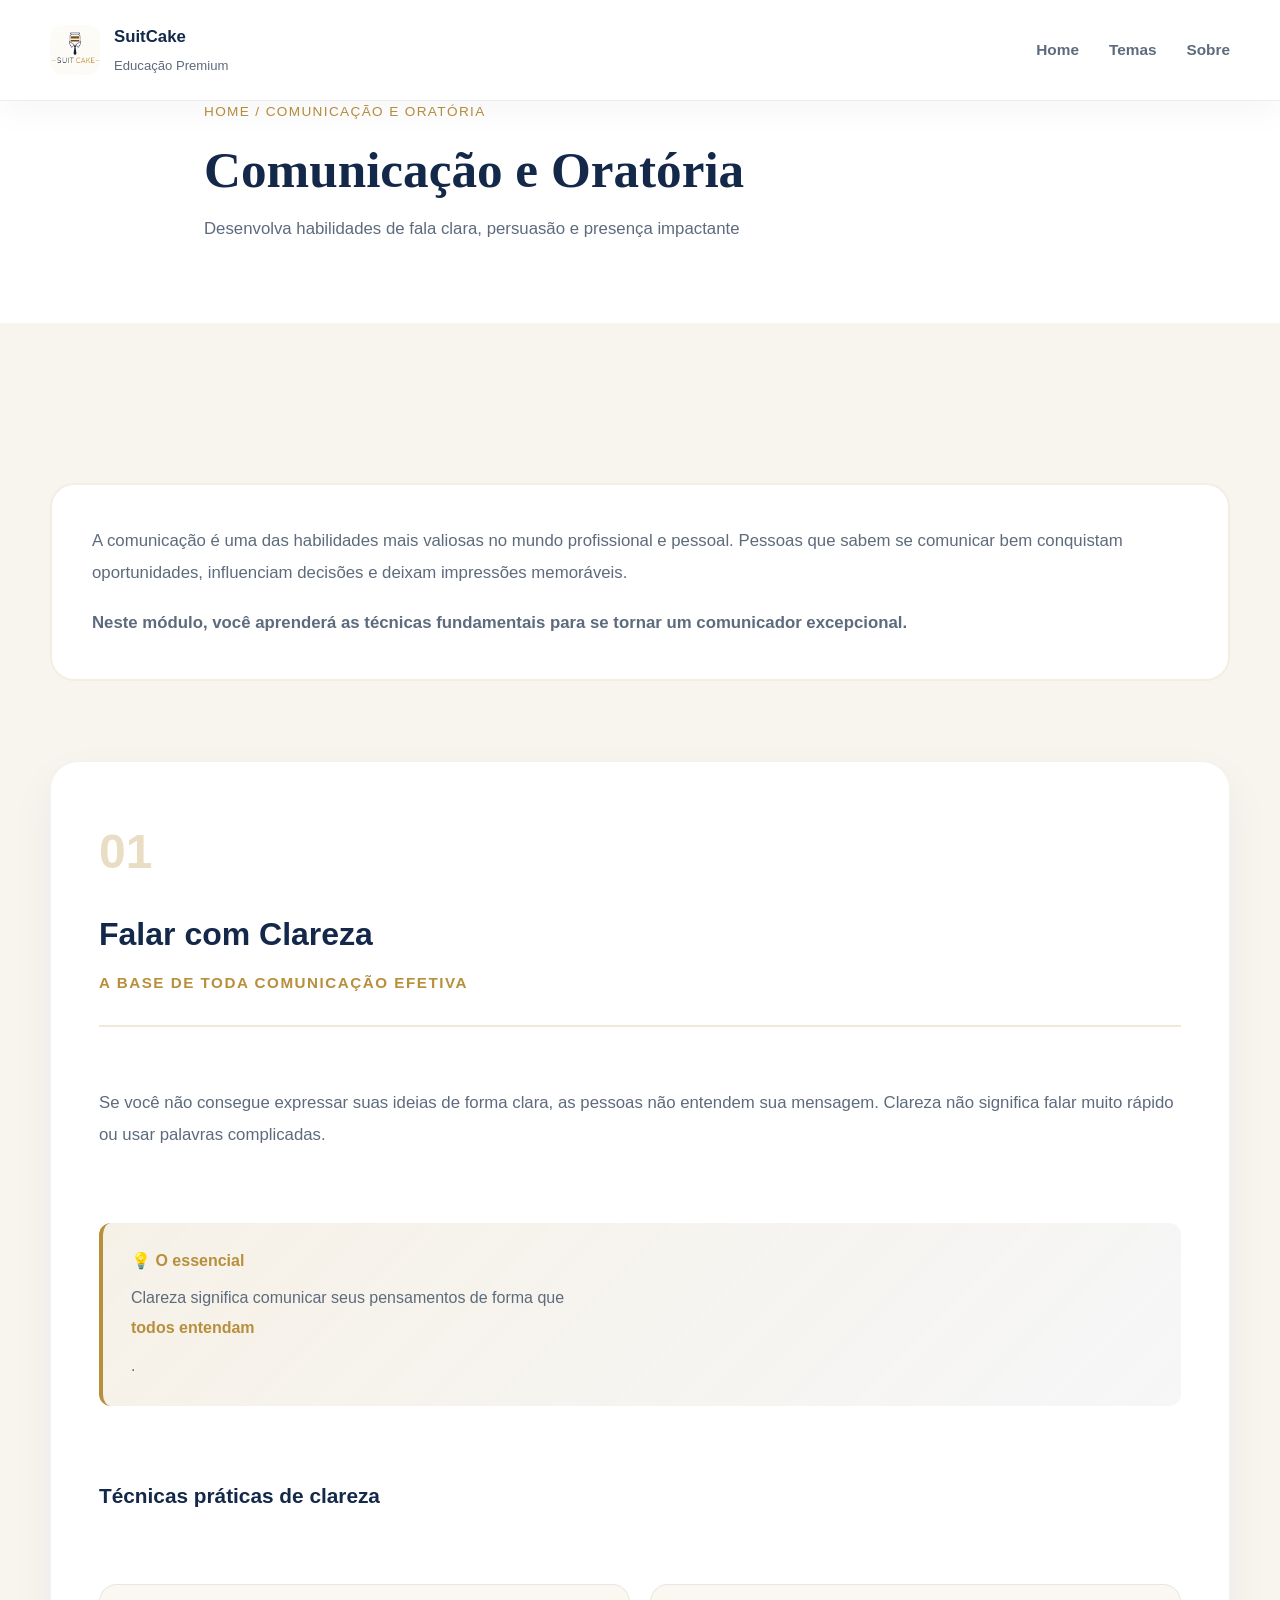
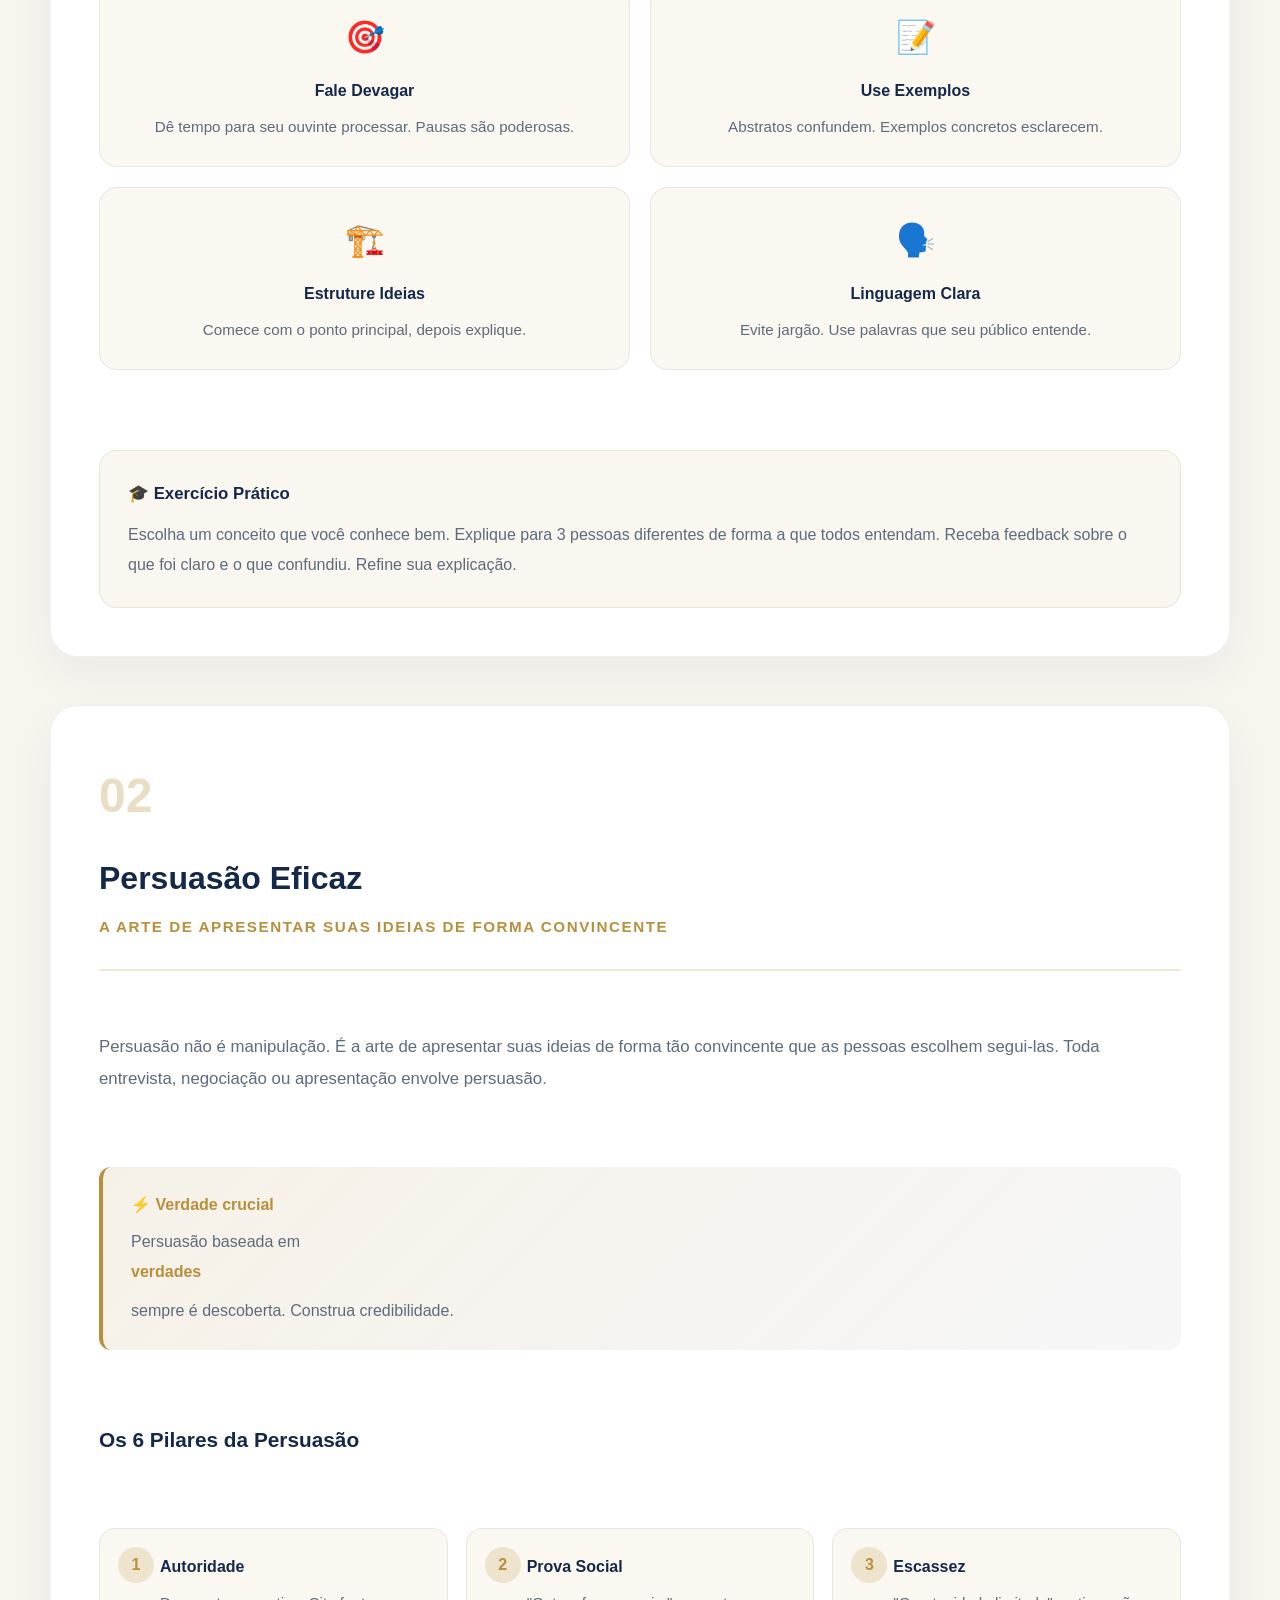
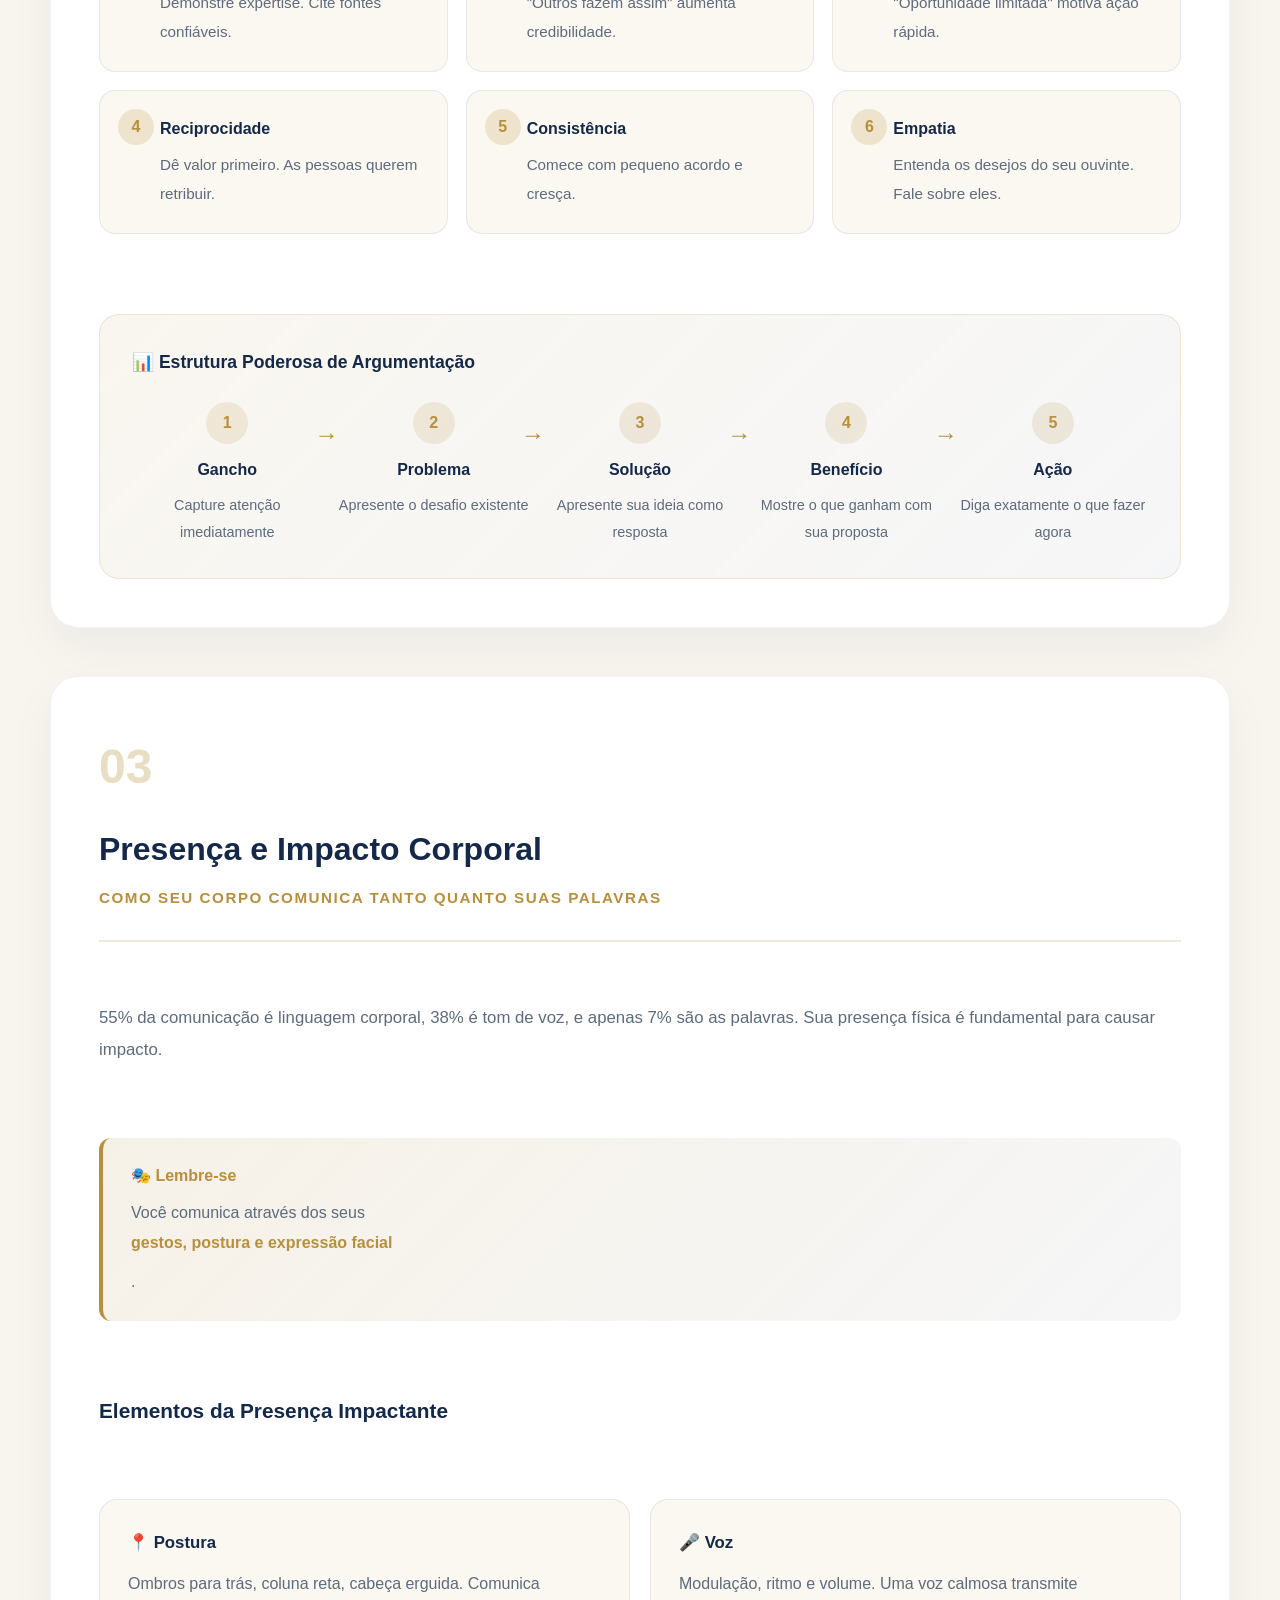
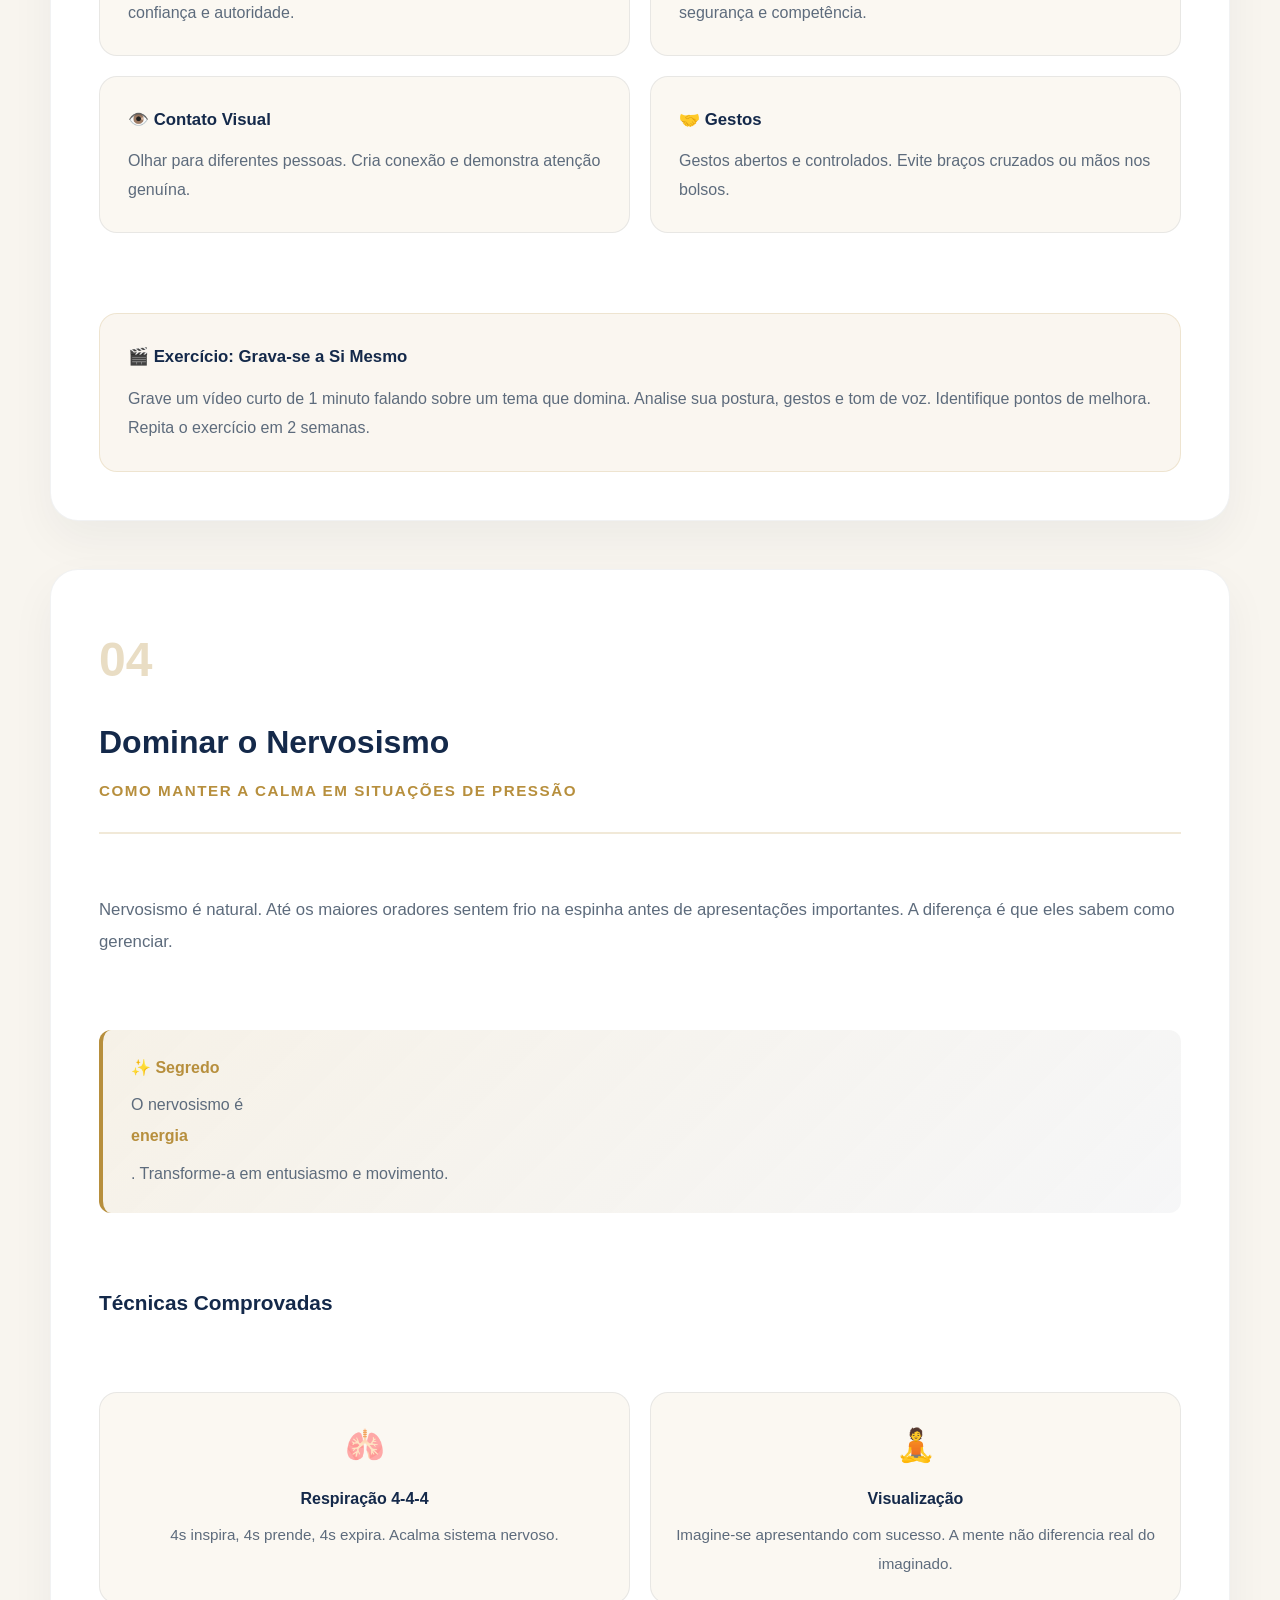
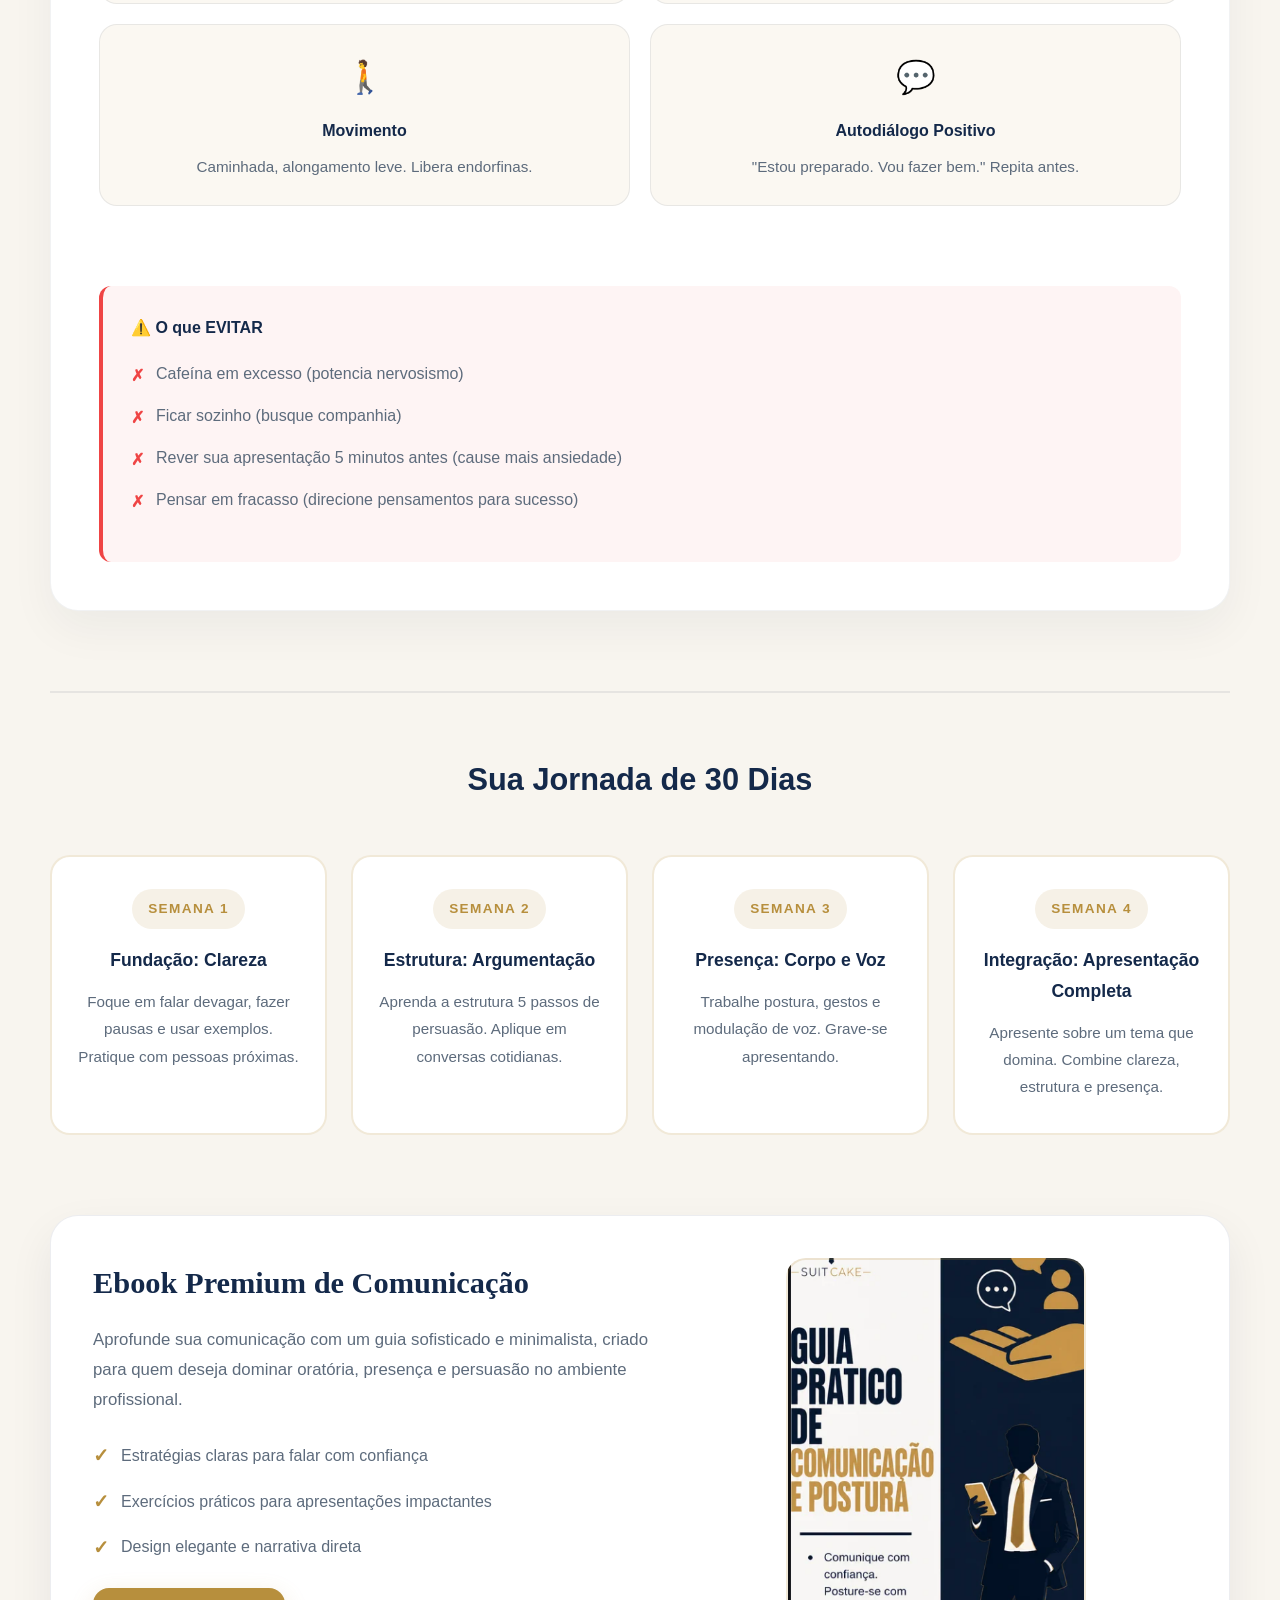
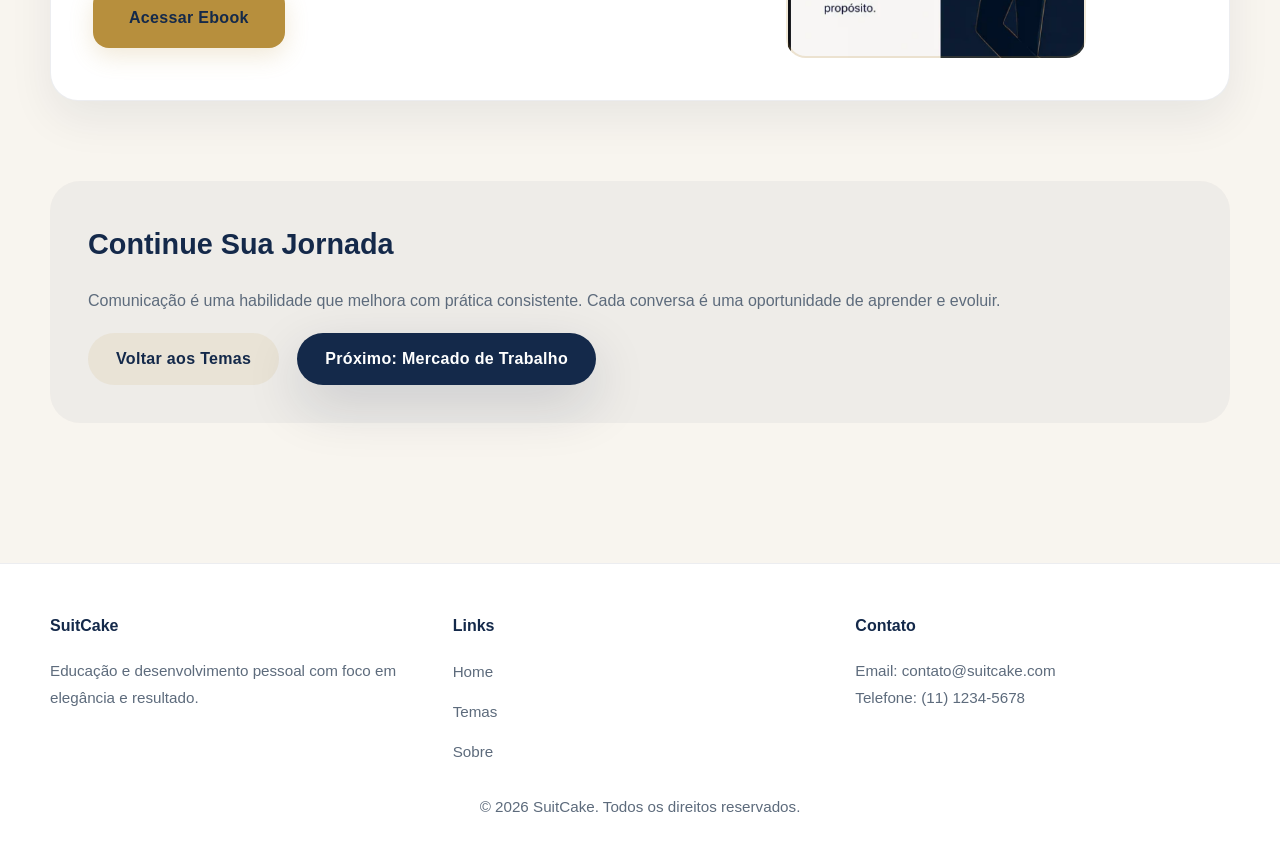
==== comunicacao.html @ a3237294 "Add files via upload" ====
﻿<!DOCTYPE html>
<html lang="pt-BR">
<head>
    <meta charset="UTF-8">
    <meta name="viewport" content="width=device-width, initial-scale=1.0">
    <title>Comunicação e Oratória - SuitCake</title>
    <link rel="stylesheet" href="style.css">
</head>
<body>
    <nav class="navbar">
        <div class="navbar-container">
            <div class="navbar-logo">
                <img src="imagem/logo-suitcake.jpeg" alt="SuitCake Logo" class="logo-image">
                <div class="logo-text">
                    <span class="site-name">SuitCake</span>
                    <span class="site-subtitle">Educação Premium</span>
                </div>
            </div>
            <div class="navbar-menu">
                <a href="index.html" class="nav-link">Home</a>
                <a href="index.html#temas" class="nav-link">Temas</a>
                <a href="index.html#sobre" class="nav-link">Sobre</a>
            </div>
            <button class="hamburger" type="button" aria-label="Abrir menu">
                <span></span>
            </button>
        </div>
    </nav>

    <main>
        <section class="tema-header fade-item">
            <div class="tema-header-content">
                <div class="tema-breadcrumb">Home / Comunicação e Oratória</div>
                <h1 class="tema-title">Comunicação e Oratória</h1>
                <p class="tema-subtitle">Desenvolva habilidades de fala clara, persuasão e presença impactante</p>
            </div>
        </section>

        <section class="tema-content">
            <div class="container">
                <div class="intro-section fade-item">
                    <div class="intro-card">
                        <p class="intro-text">A comunicação é uma das habilidades mais valiosas no mundo profissional e pessoal. Pessoas que sabem se comunicar bem conquistam oportunidades, influenciam decisões e deixam impressões memoráveis.</p>
                        <p class="intro-highlight">Neste módulo, você aprenderá as técnicas fundamentais para se tornar um comunicador excepcional.</p>
                    </div>
                </div>

                <div class="modules-section">
                    <!-- Módulo 1: Falar com Clareza -->
                    <div class="module-card fade-item">
                        <div class="module-header">
                            <div class="module-number">01</div>
                            <h2 class="module-title">Falar com Clareza</h2>
                            <p class="module-subtitle">A base de toda comunicação efetiva</p>
                        </div>
                        <div class="module-body">
                            <p class="module-intro">Se você não consegue expressar suas ideias de forma clara, as pessoas não entendem sua mensagem. Clareza não significa falar muito rápido ou usar palavras complicadas.</p>
                            <div class="highlight-tip">
                                <strong>💡 O essencial</strong>
                                <p>Clareza significa comunicar seus pensamentos de forma que <strong>todos entendam</strong>.</p>
                            </div>
                            <h3>Técnicas práticas de clareza</h3>
                            <div class="techniques-grid">
                                <div class="technique-card">
                                    <span class="technique-icon">🎯</span>
                                    <h4>Fale Devagar</h4>
                                    <p>Dê tempo para seu ouvinte processar. Pausas são poderosas.</p>
                                </div>
                                <div class="technique-card">
                                    <span class="technique-icon">📝</span>
                                    <h4>Use Exemplos</h4>
                                    <p>Abstratos confundem. Exemplos concretos esclarecem.</p>
                                </div>
                                <div class="technique-card">
                                    <span class="technique-icon">🏗️</span>
                                    <h4>Estruture Ideias</h4>
                                    <p>Comece com o ponto principal, depois explique.</p>
                                </div>
                                <div class="technique-card">
                                    <span class="technique-icon">🗣️</span>
                                    <h4>Linguagem Clara</h4>
                                    <p>Evite jargão. Use palavras que seu público entende.</p>
                                </div>
                            </div>
                            <div class="practice-box">
                                <h4>🎓 Exercício Prático</h4>
                                <p>Escolha um conceito que você conhece bem. Explique para 3 pessoas diferentes de forma a que todos entendam. Receba feedback sobre o que foi claro e o que confundiu. Refine sua explicação.</p>
                            </div>
                        </div>
                    </div>

                    <!-- Módulo 2: Técnicas de Persuasão -->
                    <div class="module-card fade-item">
                        <div class="module-header">
                            <div class="module-number">02</div>
                            <h2 class="module-title">Persuasão Eficaz</h2>
                            <p class="module-subtitle">A arte de apresentar suas ideias de forma convincente</p>
                        </div>
                        <div class="module-body">
                            <p class="module-intro">Persuasão não é manipulação. É a arte de apresentar suas ideias de forma tão convincente que as pessoas escolhem segui-las. Toda entrevista, negociação ou apresentação envolve persuasão.</p>
                            <div class="highlight-tip">
                                <strong>⚡ Verdade crucial</strong>
                                <p>Persuasão baseada em <strong>verdades</strong> sempre é descoberta. Construa credibilidade.</p>
                            </div>
                            <h3>Os 6 Pilares da Persuasão</h3>
                            <div class="pillars-grid">
                                <div class="pillar-item">
                                    <span class="pillar-number">1</span>
                                    <strong>Autoridade</strong>
                                    <p>Demonstre expertise. Cite fontes confiáveis.</p>
                                </div>
                                <div class="pillar-item">
                                    <span class="pillar-number">2</span>
                                    <strong>Prova Social</strong>
                                    <p>"Outros fazem assim" aumenta credibilidade.</p>
                                </div>
                                <div class="pillar-item">
                                    <span class="pillar-number">3</span>
                                    <strong>Escassez</strong>
                                    <p>"Oportunidade limitada" motiva ação rápida.</p>
                                </div>
                                <div class="pillar-item">
                                    <span class="pillar-number">4</span>
                                    <strong>Reciprocidade</strong>
                                    <p>Dê valor primeiro. As pessoas querem retribuir.</p>
                                </div>
                                <div class="pillar-item">
                                    <span class="pillar-number">5</span>
                                    <strong>Consistência</strong>
                                    <p>Comece com pequeno acordo e cresça.</p>
                                </div>
                                <div class="pillar-item">
                                    <span class="pillar-number">6</span>
                                    <strong>Empatia</strong>
                                    <p>Entenda os desejos do seu ouvinte. Fale sobre eles.</p>
                                </div>
                            </div>
                            <div class="structure-box">
                                <h4>📊 Estrutura Poderosa de Argumentação</h4>
                                <div class="structure-steps">
                                    <div class="step">
                                        <span class="step-num">1</span>
                                        <strong>Gancho</strong>
                                        <p>Capture atenção imediatamente</p>
                                    </div>
                                    <div class="step">
                                        <span class="step-num">2</span>
                                        <strong>Problema</strong>
                                        <p>Apresente o desafio existente</p>
                                    </div>
                                    <div class="step">
                                        <span class="step-num">3</span>
                                        <strong>Solução</strong>
                                        <p>Apresente sua ideia como resposta</p>
                                    </div>
                                    <div class="step">
                                        <span class="step-num">4</span>
                                        <strong>Benefício</strong>
                                        <p>Mostre o que ganham com sua proposta</p>
                                    </div>
                                    <div class="step">
                                        <span class="step-num">5</span>
                                        <strong>Ação</strong>
                                        <p>Diga exatamente o que fazer agora</p>
                                    </div>
                                </div>
                            </div>
                        </div>
                    </div>

                    <!-- Módulo 3: Presença Pública -->
                    <div class="module-card fade-item">
                        <div class="module-header">
                            <div class="module-number">03</div>
                            <h2 class="module-title">Presença e Impacto Corporal</h2>
                            <p class="module-subtitle">Como seu corpo comunica tanto quanto suas palavras</p>
                        </div>
                        <div class="module-body">
                            <p class="module-intro">55% da comunicação é linguagem corporal, 38% é tom de voz, e apenas 7% são as palavras. Sua presença física é fundamental para causar impacto.</p>
                            <div class="highlight-tip">
                                <strong>🎭 Lembre-se</strong>
                                <p>Você comunica através dos seus <strong>gestos, postura e expressão facial</strong>.</p>
                            </div>
                            <h3>Elementos da Presença Impactante</h3>
                            <div class="presence-items">
                                <div class="presence-card">
                                    <h4>📍 Postura</h4>
                                    <p>Ombros para trás, coluna reta, cabeça erguida. Comunica confiança e autoridade.</p>
                                </div>
                                <div class="presence-card">
                                    <h4>🎤 Voz</h4>
                                    <p>Modulação, ritmo e volume. Uma voz calmosa transmite segurança e competência.</p>
                                </div>
                                <div class="presence-card">
                                    <h4>👁️ Contato Visual</h4>
                                    <p>Olhar para diferentes pessoas. Cria conexão e demonstra atenção genuína.</p>
                                </div>
                                <div class="presence-card">
                                    <h4>🤝 Gestos</h4>
                                    <p>Gestos abertos e controlados. Evite braços cruzados ou mãos nos bolsos.</p>
                                </div>
                            </div>
                            <div class="practice-box">
                                <h4>🎬 Exercício: Grava-se a Si Mesmo</h4>
                                <p>Grave um vídeo curto de 1 minuto falando sobre um tema que domina. Analise sua postura, gestos e tom de voz. Identifique pontos de melhora. Repita o exercício em 2 semanas.</p>
                            </div>
                        </div>
                    </div>

                    <!-- Módulo 4: Controle do Nervosismo -->
                    <div class="module-card fade-item">
                        <div class="module-header">
                            <div class="module-number">04</div>
                            <h2 class="module-title">Dominar o Nervosismo</h2>
                            <p class="module-subtitle">Como manter a calma em situações de pressão</p>
                        </div>
                        <div class="module-body">
                            <p class="module-intro">Nervosismo é natural. Até os maiores oradores sentem frio na espinha antes de apresentações importantes. A diferença é que eles sabem como gerenciar.</p>
                            <div class="highlight-tip">
                                <strong>✨ Segredo</strong>
                                <p>O nervosismo é <strong>energia</strong>. Transforme-a em entusiasmo e movimento.</p>
                            </div>
                            <h3>Técnicas Comprovadas</h3>
                            <div class="techniques-grid">
                                <div class="technique-card">
                                    <span class="technique-icon">🫁</span>
                                    <h4>Respiração 4-4-4</h4>
                                    <p>4s inspira, 4s prende, 4s expira. Acalma sistema nervoso.</p>
                                </div>
                                <div class="technique-card">
                                    <span class="technique-icon">🧘</span>
                                    <h4>Visualização</h4>
                                    <p>Imagine-se apresentando com sucesso. A mente não diferencia real do imaginado.</p>
                                </div>
                                <div class="technique-card">
                                    <span class="technique-icon">🚶</span>
                                    <h4>Movimento</h4>
                                    <p>Caminhada, alongamento leve. Libera endorfinas.</p>
                                </div>
                                <div class="technique-card">
                                    <span class="technique-icon">💬</span>
                                    <h4>Autodiálogo Positivo</h4>
                                    <p>"Estou preparado. Vou fazer bem." Repita antes.</p>
                                </div>
                            </div>
                            <div class="warning-box">
                                <h4>⚠️ O que EVITAR</h4>
                                <ul>
                                    <li>Cafeína em excesso (potencia nervosismo)</li>
                                    <li>Ficar sozinho (busque companhia)</li>
                                    <li>Rever sua apresentação 5 minutos antes (cause mais ansiedade)</li>
                                    <li>Pensar em fracasso (direcione pensamentos para sucesso)</li>
                                </ul>
                            </div>
                        </div>
                    </div>
                </div>

                <div class="learning-path fade-item">
                    <h2>Sua Jornada de 30 Dias</h2>
                    <div class="path-timeline">
                        <div class="timeline-item">
                            <span class="timeline-week">Semana 1</span>
                            <h4>Fundação: Clareza</h4>
                            <p>Foque em falar devagar, fazer pausas e usar exemplos. Pratique com pessoas próximas.</p>
                        </div>
                        <div class="timeline-item">
                            <span class="timeline-week">Semana 2</span>
                            <h4>Estrutura: Argumentação</h4>
                            <p>Aprenda a estrutura 5 passos de persuasão. Aplique em conversas cotidianas.</p>
                        </div>
                        <div class="timeline-item">
                            <span class="timeline-week">Semana 3</span>
                            <h4>Presença: Corpo e Voz</h4>
                            <p>Trabalhe postura, gestos e modulação de voz. Grave-se apresentando.</p>
                        </div>
                        <div class="timeline-item">
                            <span class="timeline-week">Semana 4</span>
                            <h4>Integração: Apresentação Completa</h4>
                            <p>Apresente sobre um tema que domina. Combine clareza, estrutura e presença.</p>
                        </div>
                    </div>
                </div>

                <div class="ebook-section fade-item">
                    <div class="ebook-card">
                        <div class="ebook-content">
                            <h3 class="ebook-title">Ebook Premium de Comunicação</h3>
                            <p class="ebook-description">Aprofunde sua comunicação com um guia sofisticado e minimalista, criado para quem deseja dominar oratória, presença e persuasão no ambiente profissional.</p>
                            <ul class="ebook-features">
                                <li>Estratégias claras para falar com confiança</li>
                                <li>Exercícios práticos para apresentações impactantes</li>
                                <li>Design elegante e narrativa direta</li>
                            </ul>
                            <div class="ebook-actions">
                                <a href="https://www.canva.com/design/DAHKm1h9M2U/vyfUexCPaHAdufHA091q9Q/edit" target="_blank" rel="noopener noreferrer" class="btn btn-ebook">Acessar Ebook</a>
                            </div>
                        </div>
                        <div class="ebook-visual">
                            <div class="ebook-mockup ebook-cover-comunicacao"></div>
                        </div>
                    </div>
                </div>

                <div class="cta-final fade-item">
                    <h3>Continue Sua Jornada</h3>
                    <p>Comunicação é uma habilidade que melhora com prática consistente. Cada conversa é uma oportunidade de aprender e evoluir.</p>
                    <div class="hero-actions">
                        <a href="index.html#temas" class="btn btn-secondary">Voltar aos Temas</a>
                        <a href="mercado-trabalho.html" class="btn btn-primary">Próximo: Mercado de Trabalho</a>
                    </div>
                </div>
            </div>
        </section>
    </main>

    <footer class="footer">
        <div class="container">
            <div class="footer-content">
                <div class="footer-section">
                    <h4>SuitCake</h4>
                    <p>Educação e desenvolvimento pessoal com foco em elegância e resultado.</p>
                </div>
                <div class="footer-section">
                    <h4>Links</h4>
                    <ul>
                        <li><a href="index.html">Home</a></li>
                        <li><a href="index.html#temas">Temas</a></li>
                        <li><a href="index.html#sobre">Sobre</a></li>
                    </ul>
                </div>
                <div class="footer-section">
                    <h4>Contato</h4>
                    <p>Email: contato@suitcake.com</p>
                    <p>Telefone: (11) 1234-5678</p>
                </div>
            </div>
            <div class="footer-bottom">
                <p>&copy; 2026 SuitCake. Todos os direitos reservados.</p>
            </div>
        </div>
    </footer>

    <script src="script.js"></script>
</body>
</html>
---- style.css ----
﻿:root {
    --bg-base: #f8f5ef;
    --surface: #ffffff;
    --surface-soft: #fbf8f2;
    --text-primary: #172036;
    --text-secondary: #5d6b7c;
    --accent: #14294a;
    --accent-soft: #7184a0;
    --gold: #b78f3d;
    --gold-soft: #f2e4b3;
    --border: rgba(20, 34, 63, 0.12);
    --shadow: 0 28px 80px rgba(20, 34, 63, 0.08);
    --radius: 30px;
    --radius-sm: 18px;
    --spacing-xs: 8px;
    --spacing-sm: 14px;
    --spacing-md: 22px;
    --spacing-lg: 34px;
    --spacing-xl: 56px;
    --font-main: 'Segoe UI', Tahoma, Geneva, Verdana, sans-serif;
    --font-secondary: 'Georgia', 'Times New Roman', serif;
    --transition: 0.35s ease;
}

* {
    margin: 0;
    padding: 0;
    box-sizing: border-box;
}

html {
    scroll-behavior: smooth;
}

body {
    min-height: 100vh;
    font-family: var(--font-main);
    font-size: 16px;
    color: var(--text-primary);
    background: var(--bg-base);
    line-height: 1.75;
    overflow-x: hidden;
}

img {
    max-width: 100%;
    display: block;
}

a {
    color: inherit;
    text-decoration: none;
}

button,
input,
textarea {
    font: inherit;
}

.container {
    width: min(1180px, calc(100% - 48px));
    margin: 0 auto;
}

.section {
    padding: 100px 0;
}

.section-alt {
    background: var(--surface);
}

.section-header {
    max-width: 680px;
    margin-bottom: 40px;
}

.section-label {
    display: inline-flex;
    align-items: center;
    gap: 10px;
    color: var(--gold);
    font-weight: 700;
    text-transform: uppercase;
    letter-spacing: 0.15em;
    font-size: 0.8rem;
}

.section-title {
    font-size: clamp(2.4rem, 4vw, 4rem);
    line-height: 1.06;
    margin-top: 18px;
    margin-bottom: 18px;
    color: var(--accent);
}

.section-text {
    color: var(--text-secondary);
    font-size: 1rem;
}

.navbar {
    position: fixed;
    inset: 0 0 auto 0;
    z-index: 1000;
    background: rgba(255, 255, 255, 0.96);
    backdrop-filter: blur(18px);
    border-bottom: 1px solid rgba(20, 34, 63, 0.08);
    box-shadow: 0 10px 32px rgba(20, 34, 63, 0.04);
}

.navbar.scrolled {
    box-shadow: 0 20px 50px rgba(20, 34, 63, 0.12);
}

.navbar-container {
    display: flex;
    align-items: center;
    justify-content: space-between;
    padding: 22px 0;
    width: min(1180px, calc(100% - 48px));
    margin: 0 auto;
}

.navbar-logo {
    display: flex;
    align-items: center;
    gap: 14px;
}

.logo-image {
    width: 50px;
    height: 50px;
    object-fit: contain;
    border-radius: 12px;
}

.logo-mark {
    width: 52px;
    height: 52px;
    display: inline-flex;
    align-items: center;
    justify-content: center;
    border-radius: 18px;
    background: var(--surface);
    box-shadow: 0 18px 45px rgba(20, 34, 63, 0.08);
    border: 1px solid rgba(183, 143, 61, 0.18);
}

.logo-mark svg {
    width: 26px;
    height: 26px;
    color: var(--gold);
}

.logo-text {
    display: flex;
    flex-direction: column;
    gap: 4px;
}

.logo-text .site-name {
    font-size: 1.05rem;
    font-weight: 700;
    color: var(--accent);
}

.logo-text .site-subtitle {
    font-size: 0.82rem;
    color: var(--text-secondary);
}

.navbar-menu {
    display: flex;
    align-items: center;
    gap: 30px;
}

.nav-link {
    position: relative;
    color: var(--text-secondary);
    font-size: 0.96rem;
    font-weight: 600;
    transition: color var(--transition);
}

.nav-link:hover,
.nav-link.active {
    color: var(--accent);
}

.nav-link::after {
    content: '';
    position: absolute;
    inset: auto 0 0 0;
    height: 2px;
    border-radius: 999px;
    background: var(--gold);
    width: 0;
    transform-origin: left;
    transition: width var(--transition);
}

.nav-link:hover::after,
.nav-link.active::after {
    width: 100%;
}

.hamburger {
    display: none;
    width: 42px;
    height: 42px;
    border-radius: 14px;
    background: rgba(20, 34, 63, 0.06);
    border: 1px solid rgba(20, 34, 63, 0.08);
    align-items: center;
    justify-content: center;
    cursor: pointer;
}

.hamburger span,
.hamburger span::before,
.hamburger span::after {
    content: '';
    display: block;
    width: 18px;
    height: 2px;
    border-radius: 999px;
    background: var(--accent);
    transition: transform var(--transition), opacity var(--transition);
}

.hamburger span::before {
    transform: translateY(-6px);
}

.hamburger span::after {
    transform: translateY(6px);
}

.hamburger.active span {
    transform: rotate(45deg);
}

.hamburger.active span::before {
    transform: rotate(90deg);
}

.hamburger.active span::after {
    opacity: 0;
}

.navbar-menu.open {
    display: flex;
    flex-direction: column;
    gap: 18px;
    padding: 22px;
    position: absolute;
    top: 100%;
    right: 24px;
    left: 24px;
    background: rgba(255, 255, 255, 0.98);
    border: 1px solid rgba(20, 34, 63, 0.08);
    border-radius: 24px;
    box-shadow: 0 28px 80px rgba(20, 34, 63, 0.1);
}

.hero {
    display: grid;
    grid-template-columns: 1.1fr 0.9fr;
    align-items: center;
    min-height: calc(100vh - 92px);
    padding: 120px 0 80px;
    gap: 48px;
}

.hero-copy {
    max-width: 640px;
    display: flex;
    flex-direction: column;
    gap: 28px;
}

.hero-logo {
    display: inline-flex;
    align-items: center;
    gap: 16px;
    padding: 18px 24px;
    border-radius: 999px;
    background: rgba(183, 143, 61, 0.08);
    border: 1px solid rgba(183, 143, 61, 0.18);
    width: fit-content;
}

.hero-logo .hero-mark {
    width: 40px;
    height: 40px;
}

.hero-logo {
    display: inline-flex;
    align-items: center;
    justify-content: center;
    margin-bottom: 28px;
}

.hero-logo-image {
    width: 120px;
    height: 120px;
    object-fit: contain;
    animation: float 3s ease-in-out infinite;
}

@keyframes float {
    0%, 100% {
        transform: translateY(0);
    }
    50% {
        transform: translateY(-10px);
    }
}

.hero-title {
    font-family: var(--font-secondary);
    font-size: clamp(2.8rem, 4vw, 4.4rem);
    line-height: 0.98;
    color: var(--accent);
}

.hero-description {
    color: var(--text-secondary);
    font-size: 1.1rem;
    max-width: 560px;
}

.hero-actions {
    display: flex;
    flex-wrap: wrap;
    gap: 18px;
}

.hero-visual {
    position: relative;
    min-height: 420px;
    display: flex;
    align-items: center;
    justify-content: center;
}

.hero-visual::before {
    content: '';
    position: absolute;
    inset: 0;
    margin: auto;
    width: 100%;
    height: 100%;
    max-width: 520px;
    max-height: 420px;
    border-radius: 40px;
    background: linear-gradient(135deg, rgba(183, 143, 61, 0.12), rgba(20, 34, 63, 0.03));
    filter: blur(34px);
    z-index: 0;
}

.hero-card {
    position: relative;
    z-index: 1;
    width: 100%;
    max-width: 520px;
    background: var(--surface);
    border: 1px solid rgba(20, 34, 63, 0.06);
    border-radius: 36px;
    padding: 42px 38px;
    box-shadow: var(--shadow);
}

.hero-card .hero-label {
    display: inline-flex;
    align-items: center;
    gap: 10px;
    color: var(--gold);
    font-size: 0.82rem;
    font-weight: 700;
    text-transform: uppercase;
    letter-spacing: 0.16em;
    margin-bottom: 18px;
}

.hero-card h2 {
    font-size: clamp(1.8rem, 2.4vw, 2.6rem);
    line-height: 1.12;
    margin-bottom: 18px;
    color: var(--accent);
}

.hero-card p {
    color: var(--text-secondary);
    margin-bottom: 24px;
}

.hero-card ul {
    list-style: none;
    display: grid;
    gap: 16px;
}

.hero-card li {
    display: flex;
    align-items: flex-start;
    gap: 14px;
    color: var(--text-secondary);
}

.hero-card li::before {
    content: '•';
    color: var(--gold);
    font-weight: 700;
    margin-top: 2px;
}

.btn {
    display: inline-flex;
    align-items: center;
    justify-content: center;
    min-height: 52px;
    padding: 0 28px;
    border-radius: 999px;
    border: none;
    cursor: pointer;
    transition: transform var(--transition), background-color var(--transition), color var(--transition), box-shadow var(--transition);
    font-weight: 700;
    letter-spacing: 0.02em;
}

.btn-primary {
    background: var(--accent);
    color: #ffffff;
    box-shadow: 0 20px 55px rgba(20, 34, 63, 0.16);
}

.btn-secondary {
    background: rgba(183, 143, 61, 0.1);
    color: var(--accent);
}

.btn:hover {
    transform: translateY(-2px);
}

.theme-grid {
    display: grid;
    grid-template-columns: repeat(2, minmax(0, 1fr));
    gap: 28px;
}

.theme-card {
    background: var(--surface);
    border: 1px solid rgba(20, 34, 63, 0.06);
    border-radius: 28px;
    padding: 32px;
    box-shadow: 0 18px 45px rgba(20, 34, 63, 0.06);
    transition: transform var(--transition), box-shadow var(--transition), border-color var(--transition);
}

.theme-card:hover {
    transform: translateY(-8px);
    box-shadow: 0 24px 70px rgba(20, 34, 63, 0.12);
    border-color: rgba(20, 34, 63, 0.12);
}

.theme-icon {
    width: 58px;
    height: 58px;
    border-radius: 18px;
    display: grid;
    place-items: center;
    margin-bottom: 24px;
    background: rgba(183, 143, 61, 0.1);
    color: var(--gold);
    font-size: 1.5rem;
}

.theme-card h3 {
    font-size: 1.5rem;
    margin-bottom: 14px;
    color: var(--accent);
}

.theme-card p {
    color: var(--text-secondary);
    margin-bottom: 22px;
}

.theme-card .feature-list {
    display: grid;
    gap: 14px;
    margin-bottom: 28px;
}

.theme-card .feature {
    display: inline-flex;
    align-items: center;
    gap: 10px;
    color: var(--accent);
    font-weight: 600;
}

.theme-card .btn-secondary {
    padding: 12px 22px;
    font-size: 0.95rem;
}

.about-grid {
    display: grid;
    grid-template-columns: 1.05fr 0.95fr;
    gap: 36px;
    align-items: center;
}

.about-copy h2 {
    font-size: clamp(2.2rem, 3.4vw, 3.4rem);
    margin-bottom: 18px;
    color: var(--accent);
}

.about-copy p {
    color: var(--text-secondary);
    margin-bottom: 20px;
}

.info-cards {
    display: grid;
    gap: 20px;
}

.info-card {
    padding: 28px;
    border-radius: 24px;
    background: var(--surface);
    border: 1px solid rgba(20, 34, 63, 0.06);
    box-shadow: 0 18px 40px rgba(20, 34, 63, 0.05);
}

.info-card h4 {
    font-size: 1.08rem;
    margin-bottom: 14px;
    color: var(--accent);
}

.info-card p {
    color: var(--text-secondary);
}

.features-bar {
    padding: 30px 36px;
    background: linear-gradient(135deg, rgba(183, 143, 61, 0.08), rgba(20, 34, 63, 0.04));
    border-radius: 26px;
    border: 1px solid rgba(183, 143, 61, 0.18);
    display: grid;
    grid-template-columns: repeat(3, minmax(0, 1fr));
    gap: 24px;
    margin-top: 40px;
}

.feature-pill {
    display: grid;
    gap: 10px;
}

.feature-pill strong {
    display: block;
    color: var(--accent);
    font-size: 1rem;
}

.feature-pill span {
    color: var(--text-secondary);
    font-size: 0.95rem;
}

.footer {
    background: var(--surface);
    border-top: 1px solid rgba(20, 34, 63, 0.08);
    padding: 48px 0 28px;
}

.footer-content {
    display: grid;
    grid-template-columns: repeat(3, minmax(0, 1fr));
    gap: 28px;
    margin-bottom: 28px;
}

.footer-section h4 {
    font-size: 1rem;
    margin-bottom: 18px;
    color: var(--accent);
}

.footer-section p,
.footer-section li a {
    color: var(--text-secondary);
    font-size: 0.95rem;
}

.footer-section ul {
    list-style: none;
    display: grid;
    gap: 12px;
}

.footer-bottom {
    text-align: center;
    color: var(--text-secondary);
    font-size: 0.95rem;
}

.tema-header {
    position: relative;
    padding: 100px 0 80px;
    background: var(--surface);
    overflow: hidden;
}

.tema-header-content {
    width: min(920px, calc(100% - 48px));
    margin: 0 auto;
    padding: 0 24px;
}

.tema-breadcrumb {
    color: var(--gold);
    font-size: 0.85rem;
    letter-spacing: 0.1em;
    text-transform: uppercase;
    margin-bottom: 20px;
}

.tema-title {
    font-family: var(--font-secondary);
    font-size: clamp(2.4rem, 4vw, 3.4rem);
    line-height: 1.02;
    color: var(--accent);
    margin-bottom: 18px;
}

.tema-subtitle {
    color: var(--text-secondary);
    font-size: 1.05rem;
    max-width: 760px;
}

.tema-content {
    padding: 100px 0 140px;
}

.content-grid {
    display: grid;
    grid-template-columns: 1.1fr 0.9fr;
    gap: 32px;
    align-items: start;
}

.content-copy {
    display: grid;
    gap: 28px;
}

.content-copy h2 {
    font-size: clamp(2rem, 3vw, 2.6rem);
    color: var(--accent);
}

.content-copy p,
.content-copy li {
    color: var(--text-secondary);
    line-height: 1.9;
}

.content-aside {
    display: grid;
    gap: 22px;
}

.highlight-box {
    padding: 28px;
    border-radius: 26px;
    background: rgba(183, 143, 61, 0.1);
    border: 1px solid rgba(183, 143, 61, 0.18);
}

.highlight-box h3 {
    font-size: 1.05rem;
    margin-bottom: 14px;
    color: var(--accent);
}

.highlight-box p {
    color: var(--text-secondary);
}

.module-block {
    display: grid;
    gap: 24px;
    margin-top: 48px;
}

.module-card {
    background: var(--surface);
    border: 1px solid rgba(20, 34, 63, 0.08);
    border-radius: 28px;
    padding: 30px;
    box-shadow: 0 18px 45px rgba(20, 34, 63, 0.05);
}

.module-card h3 {
    margin-bottom: 16px;
    color: var(--accent);
    font-size: 1.4rem;
}

.module-card h4 {
    font-size: 1rem;
    margin-bottom: 12px;
    color: var(--accent);
}

.module-card ul {
    list-style: none;
    display: grid;
    gap: 14px;
    margin: 18px 0;
}

.module-card li {
    display: flex;
    align-items: flex-start;
    gap: 12px;
    color: var(--text-secondary);
}

.module-card li::before {
    content: '•';
    color: var(--gold);
    margin-top: 2px;
}

.roadmap {
    margin-top: 56px;
    display: grid;
    gap: 24px;
}

.roadmap h3 {
    font-size: clamp(1.9rem, 2.6vw, 2.4rem);
    margin-bottom: 18px;
    color: var(--accent);
}

.steps-grid {
    display: grid;
    grid-template-columns: repeat(4, minmax(0, 1fr));
    gap: 20px;
}

.step-card {
    background: var(--surface);
    border-radius: 24px;
    border: 1px solid rgba(20, 34, 63, 0.08);
    padding: 24px;
    box-shadow: 0 18px 40px rgba(20, 34, 63, 0.05);
}

.step-number {
    display: inline-flex;
    align-items: center;
    justify-content: center;
    width: 42px;
    height: 42px;
    border-radius: 14px;
    background: rgba(183, 143, 61, 0.12);
    color: var(--gold);
    font-weight: 700;
    margin-bottom: 16px;
}

.step-card h4 {
    margin-bottom: 10px;
    color: var(--accent);
}

.step-card p {
    color: var(--text-secondary);
    line-height: 1.85;
}

.cta-final {
    margin-top: 64px;
    padding: 38px;
    background: rgba(20, 34, 63, 0.04);
    border-radius: 30px;
    display: grid;
    gap: 18px;
}

.cta-final h3 {
    font-size: 1.8rem;
    color: var(--accent);
}

.cta-final p {
    color: var(--text-secondary);
}

.fade-item {
    opacity: 0;
    transform: translateY(24px);
    transition: opacity 0.8s ease, transform 0.8s ease;
}

.fade-item.visible {
    opacity: 1;
    transform: translateY(0);
}

@media (max-width: 1000px) {
    .hero {
        grid-template-columns: 1fr;
        padding-top: 110px;
    }

    .hero-visual {
        order: -1;
        min-height: 360px;
    }

    .about-grid,
    .content-grid {
        grid-template-columns: 1fr;
    }

    .features-bar {
        grid-template-columns: 1fr;
    }

    .theme-grid {
        grid-template-columns: 1fr;
    }

    .footer-content {
        grid-template-columns: 1fr;
    }
}

@media (max-width: 720px) {
    .navbar-container {
        gap: 18px;
    }

    .navbar-menu {
        display: none;
    }

    .hamburger {
        display: flex;
    }

    .hero {
        padding-top: 90px;
    }

    .hero-card {
        padding: 28px;
    }

    .hero-actions {
        flex-direction: column;
    }

    .section {
        padding: 70px 0;
    }

    .theme-card,
    .info-card,
    .module-card,
    .step-card,
    .highlight-box {
        padding: 26px;
        border-radius: 24px;
    }

    .steps-grid {
        grid-template-columns: 1fr 1fr;
    }
}

@media (max-width: 560px) {
    .steps-grid {
        grid-template-columns: 1fr;
    }

    .navbar-container {
        padding: 18px 0;
    }

    .navbar-menu.open {
        left: 16px;
        right: 16px;
    }

    .techniques-grid,
    .pillars-grid,
    .presence-items,
    .path-timeline {
        grid-template-columns: 1fr;
    }

    .structure-steps {
        flex-direction: column;
    }
}

/* ========================
   PÁGINA DE COMUNICAÇÃO
   ======================== */

.intro-section {
    margin: 60px 0;
}

.intro-card {
    padding: 40px;
    background: rgba(183, 143, 61, 0.08);
    border-radius: 28px;
    border: 1px solid rgba(183, 143, 61, 0.18);
}

.intro-text {
    color: var(--text-secondary);
    font-size: 1.05rem;
    margin-bottom: 18px;
    line-height: 1.9;
}

.intro-highlight {
    font-size: 1.2rem;
    color: var(--accent);
    font-weight: 600;
    line-height: 1.8;
}

.modules-section {
    display: grid;
    gap: 48px;
    margin: 80px 0;
}

.module-card {
    background: var(--surface);
    border: 1px solid rgba(20, 34, 63, 0.06);
    border-radius: 28px;
    padding: 48px;
    box-shadow: 0 18px 45px rgba(20, 34, 63, 0.05);
    transition: transform var(--transition), box-shadow var(--transition);
}

.module-card:hover {
    transform: translateY(-4px);
    box-shadow: 0 24px 70px rgba(20, 34, 63, 0.12);
}

.module-header {
    margin-bottom: 40px;
    padding-bottom: 28px;
    border-bottom: 2px solid rgba(183, 143, 61, 0.2);
    position: relative;
}

.module-number {
    display: inline-block;
    font-size: 3rem;
    font-weight: 700;
    color: rgba(183, 143, 61, 0.3);
    margin-bottom: 12px;
}

.module-title {
    font-size: 2rem;
    color: var(--accent);
    margin-bottom: 8px;
}

.module-subtitle {
    color: var(--gold);
    font-size: 0.95rem;
    font-weight: 600;
    text-transform: uppercase;
    letter-spacing: 0.1em;
}

.module-body {
    display: grid;
    gap: 28px;
}

.module-body h3 {
    font-size: 1.3rem;
    color: var(--accent);
    margin-top: 20px;
    margin-bottom: 18px;
}

.module-body p {
    color: var(--text-secondary);
    line-height: 1.9;
}

.module-intro {
    font-size: 1.05rem;
    color: var(--text-secondary);
    padding: 20px 0;
}

.highlight-tip {
    padding: 24px 28px;
    background: linear-gradient(135deg, rgba(183, 143, 61, 0.12), rgba(20, 34, 63, 0.04));
    border-left: 4px solid var(--gold);
    border-radius: 12px;
    margin: 24px 0;
}

.highlight-tip strong {
    display: block;
    color: var(--gold);
    font-size: 1rem;
    margin-bottom: 8px;
}

.highlight-tip p {
    color: var(--text-secondary);
    margin: 0;
}

.techniques-grid {
    display: grid;
    grid-template-columns: repeat(2, minmax(0, 1fr));
    gap: 20px;
    margin: 24px 0;
}

.technique-card {
    padding: 24px;
    background: var(--surface-soft);
    border: 1px solid rgba(20, 34, 63, 0.08);
    border-radius: 18px;
    text-align: center;
    transition: transform var(--transition), box-shadow var(--transition);
}

.technique-card:hover {
    transform: translateY(-4px);
    box-shadow: 0 16px 40px rgba(20, 34, 63, 0.1);
}

.technique-icon {
    display: block;
    font-size: 2rem;
    margin-bottom: 12px;
}

.technique-card h4 {
    color: var(--accent);
    margin-bottom: 8px;
    font-size: 1rem;
}

.technique-card p {
    color: var(--text-secondary);
    font-size: 0.95rem;
}

.practice-box {
    padding: 28px;
    background: rgba(183, 143, 61, 0.08);
    border-radius: 18px;
    border: 1px solid rgba(183, 143, 61, 0.18);
    margin-top: 28px;
}

.practice-box h4 {
    color: var(--accent);
    margin-bottom: 12px;
    font-size: 1.05rem;
}

.practice-box p {
    color: var(--text-secondary);
    line-height: 1.85;
}

.pillars-grid {
    display: grid;
    grid-template-columns: repeat(3, minmax(0, 1fr));
    gap: 18px;
    margin: 24px 0;
}

.pillar-item {
    padding: 24px;
    background: var(--surface-soft);
    border-radius: 16px;
    border: 1px solid rgba(20, 34, 63, 0.08);
    position: relative;
    padding-left: 60px;
}

.pillar-number {
    position: absolute;
    left: 18px;
    top: 18px;
    width: 36px;
    height: 36px;
    display: grid;
    place-items: center;
    border-radius: 50%;
    background: rgba(183, 143, 61, 0.2);
    color: var(--gold);
    font-weight: 700;
}

.pillar-item strong {
    display: block;
    color: var(--accent);
    margin-bottom: 8px;
}

.pillar-item p {
    color: var(--text-secondary);
    font-size: 0.95rem;
}

.structure-box {
    padding: 32px;
    background: linear-gradient(135deg, rgba(183, 143, 61, 0.08), rgba(20, 34, 63, 0.04));
    border-radius: 20px;
    border: 1px solid rgba(183, 143, 61, 0.18);
    margin-top: 28px;
}

.structure-box h4 {
    color: var(--accent);
    margin-bottom: 24px;
    font-size: 1.1rem;
}

.structure-steps {
    display: flex;
    gap: 16px;
    justify-content: space-between;
}

.step {
    flex: 1;
    text-align: center;
    position: relative;
}

.step:not(:last-child)::after {
    content: '→';
    position: absolute;
    right: -16px;
    top: 12px;
    color: var(--gold);
    font-size: 1.5rem;
    font-weight: bold;
}

.step-num {
    display: block;
    width: 42px;
    height: 42px;
    margin: 0 auto 12px;
    border-radius: 50%;
    background: rgba(183, 143, 61, 0.15);
    color: var(--gold);
    display: grid;
    place-items: center;
    font-weight: 700;
}

.step strong {
    display: block;
    color: var(--accent);
    margin-bottom: 8px;
}

.step p {
    color: var(--text-secondary);
    font-size: 0.9rem;
}

.presence-items {
    display: grid;
    grid-template-columns: repeat(2, minmax(0, 1fr));
    gap: 20px;
    margin: 24px 0;
}

.presence-card {
    padding: 28px;
    background: var(--surface-soft);
    border: 1px solid rgba(20, 34, 63, 0.08);
    border-radius: 18px;
}

.presence-card h4 {
    color: var(--accent);
    margin-bottom: 12px;
    font-size: 1.05rem;
}

.presence-card p {
    color: var(--text-secondary);
    line-height: 1.8;
}

.warning-box {
    padding: 28px;
    background: rgba(239, 68, 68, 0.06);
    border-left: 4px solid #ef4444;
    border-radius: 12px;
    margin-top: 28px;
}

.warning-box h4 {
    color: var(--accent);
    margin-bottom: 16px;
}

.warning-box ul {
    list-style: none;
    display: grid;
    gap: 12px;
}

.warning-box li {
    display: flex;
    align-items: flex-start;
    gap: 12px;
    color: var(--text-secondary);
}

.warning-box li::before {
    content: '✗';
    color: #ef4444;
    font-weight: 700;
    flex-shrink: 0;
}

.learning-path {
    margin-top: 80px;
    padding-top: 60px;
    border-top: 2px solid rgba(20, 34, 63, 0.08);
}

.learning-path h2 {
    font-size: clamp(1.8rem, 2.4vw, 2.4rem);
    color: var(--accent);
    margin-bottom: 48px;
    text-align: center;
}

.path-timeline {
    display: grid;
    grid-template-columns: repeat(4, minmax(0, 1fr));
    gap: 24px;
}

.timeline-item {
    padding: 32px 24px;
    background: var(--surface);
    border: 2px solid rgba(183, 143, 61, 0.2);
    border-radius: 20px;
    text-align: center;
    position: relative;
    transition: all var(--transition);
}

.timeline-item:hover {
    border-color: var(--gold);
    box-shadow: 0 20px 50px rgba(183, 143, 61, 0.12);
}

.timeline-week {
    display: inline-block;
    padding: 8px 16px;
    background: rgba(183, 143, 61, 0.12);
    color: var(--gold);
    border-radius: 20px;
    font-size: 0.85rem;
    font-weight: 700;
    text-transform: uppercase;
    letter-spacing: 0.1em;
    margin-bottom: 16px;
}

.timeline-item h4 {
    color: var(--accent);
    margin-bottom: 12px;
    font-size: 1.1rem;
}

.timeline-item p {
    color: var(--text-secondary);
    font-size: 0.95rem;
    line-height: 1.8;
}

@media (max-width: 1000px) {
    .techniques-grid,
    .pillars-grid,
    .presence-items {
        grid-template-columns: 1fr;
    }

    .path-timeline {
        grid-template-columns: repeat(2, minmax(0, 1fr));
    }

    .module-card {
        padding: 32px;
    }
}

@media (max-width: 720px) {
    .path-timeline {
        grid-template-columns: 1fr;
    }

    .structure-steps {
        flex-direction: column;
    }

    .step:not(:last-child)::after {
        display: none;
    }

    .module-card {
        padding: 24px;
    }

    .intro-card {
        padding: 24px;
    }
}

/* ==================== EDUCAÇÃO FINANCEIRA STYLES ==================== */

/* Intro Section */
.intro-section {
    margin: 60px 0;
    padding: 0;
}

.intro-card {
    padding: 40px;
    background: var(--surface);
    border: 2px solid rgba(183, 143, 61, 0.15);
    border-radius: 24px;
    margin-bottom: 48px;
}

.intro-card h2 {
    font-size: clamp(1.8rem, 2.4vw, 2.4rem);
    color: var(--accent);
    margin-bottom: 16px;
    line-height: 1.3;
}

.intro-card p {
    color: var(--text-secondary);
    font-size: 1.05rem;
    line-height: 1.9;
}

.intro-stats {
    display: grid;
    grid-template-columns: repeat(3, minmax(0, 1fr));
    gap: 20px;
    margin-top: 32px;
}

.stat-box {
    display: flex;
    flex-direction: column;
    align-items: center;
    padding: 24px;
    background: var(--surface-soft);
    border: 1px solid rgba(20, 34, 63, 0.08);
    border-radius: 18px;
    text-align: center;
    transition: all var(--transition);
}

.stat-box:hover {
    background: var(--surface);
    border-color: var(--gold);
    box-shadow: 0 12px 32px rgba(183, 143, 61, 0.1);
}

.stat-icon {
    font-size: 2.4rem;
    margin-bottom: 12px;
    display: block;
}

.stat-box strong {
    display: block;
    color: var(--accent);
    font-size: 1.2rem;
    margin-bottom: 4px;
}

.stat-box p {
    color: var(--text-secondary);
    font-size: 0.95rem;
}

/* Modules Section */
.modules-section {
    margin: 80px 0;
}

.modules-section > h2 {
    font-size: clamp(1.8rem, 2.4vw, 2.4rem);
    color: var(--accent);
    margin-bottom: 48px;
    text-align: center;
}

/* Income Grid */
.income-grid {
    display: grid;
    grid-template-columns: repeat(2, minmax(0, 1fr));
    gap: 28px;
    margin: 24px 0;
}

.income-card {
    padding: 32px;
    background: var(--surface);
    border: 2px solid rgba(20, 34, 63, 0.1);
    border-radius: 20px;
    border-left: 5px solid var(--gold);
    transition: all var(--transition);
}

.income-card:hover {
    box-shadow: 0 20px 50px rgba(183, 143, 61, 0.12);
    transform: translateY(-2px);
}

.income-active {
    border-left-color: #10b981;
}

.income-passive {
    border-left-color: #f59e0b;
}

.income-card h3 {
    color: var(--accent);
    margin-bottom: 20px;
    font-size: 1.2rem;
}

.income-card ul {
    list-style: none;
    display: grid;
    gap: 12px;
}

.income-card li {
    display: flex;
    align-items: flex-start;
    gap: 12px;
    color: var(--text-secondary);
}

.income-card li::before {
    content: '→';
    color: var(--gold);
    font-weight: 700;
    flex-shrink: 0;
}

/* Rule 50/30/20 */
.rule-box {
    padding: 40px;
    background: linear-gradient(135deg, rgba(183, 143, 61, 0.08), rgba(20, 34, 63, 0.02));
    border: 2px solid rgba(183, 143, 61, 0.15);
    border-radius: 24px;
    margin: 40px 0;
}

.rule-box h3 {
    color: var(--accent);
    margin-bottom: 32px;
    font-size: 1.3rem;
    text-align: center;
}

.rule-breakdown {
    display: grid;
    grid-template-columns: repeat(3, minmax(0, 1fr));
    gap: 24px;
}

.rule-item {
    text-align: center;
    padding: 28px;
    background: var(--surface);
    border-radius: 18px;
    border: 1px solid rgba(20, 34, 63, 0.08);
}

.rule-percent {
    display: block;
    font-size: 3rem;
    font-weight: 900;
    color: var(--gold);
    margin-bottom: 12px;
    line-height: 1;
}

.rule-label {
    display: block;
    color: var(--accent);
    font-size: 1.1rem;
    font-weight: 600;
    margin-bottom: 16px;
}

.rule-description {
    color: var(--text-secondary);
    font-size: 0.95rem;
    line-height: 1.7;
}

/* Tools Section */
.tools-section {
    margin: 40px 0;
}

.tools-grid {
    display: grid;
    grid-template-columns: repeat(3, minmax(0, 1fr));
    gap: 20px;
    margin-top: 24px;
}

.tool-item {
    padding: 24px;
    background: var(--surface-soft);
    border: 1px solid rgba(20, 34, 63, 0.08);
    border-radius: 16px;
    text-align: center;
    transition: all var(--transition);
}

.tool-item:hover {
    background: var(--surface);
    border-color: var(--gold);
    box-shadow: 0 12px 32px rgba(183, 143, 61, 0.08);
}

.tool-icon {
    font-size: 2rem;
    margin-bottom: 12px;
    display: block;
}

.tool-item strong {
    display: block;
    color: var(--accent);
    font-size: 1rem;
}

/* Mindset Grid */
.mindset-grid {
    display: grid;
    grid-template-columns: repeat(4, minmax(0, 1fr));
    gap: 20px;
    margin: 32px 0;
}

.mindset-card {
    padding: 28px;
    background: var(--surface);
    border: 2px solid rgba(20, 34, 63, 0.08);
    border-radius: 18px;
    text-align: center;
    transition: all var(--transition);
}

.mindset-card:hover {
    border-color: var(--gold);
    box-shadow: 0 16px 40px rgba(183, 143, 61, 0.12);
    transform: translateY(-3px);
}

.mindset-emoji {
    font-size: 2.8rem;
    display: block;
    margin-bottom: 16px;
}

.mindset-card h4 {
    color: var(--accent);
    font-size: 1.05rem;
    margin-bottom: 12px;
    min-height: 2.4em;
    display: flex;
    align-items: center;
    justify-content: center;
}

.mindset-card p {
    color: var(--text-secondary);
    font-size: 0.9rem;
    line-height: 1.7;
}

/* Highlight Insight */
.highlight-insight {
    padding: 28px;
    background: linear-gradient(135deg, rgba(183, 143, 61, 0.12), rgba(20, 34, 63, 0.04));
    border-left: 5px solid var(--gold);
    border-radius: 12px;
    margin: 32px 0;
    display: flex;
    align-items: flex-start;
    gap: 20px;
}

.insight-icon {
    font-size: 1.8rem;
    flex-shrink: 0;
    margin-top: 4px;
}

.highlight-insight p {
    color: var(--text-secondary);
    margin: 0;
    line-height: 1.8;
}

.highlight-insight strong {
    color: var(--accent);
    display: inline;
}

/* Investment Ladder */
.investment-ladder {
    margin: 48px 0;
}

.investment-ladder h3 {
    color: var(--accent);
    font-size: 1.3rem;
    margin-bottom: 32px;
}

.ladder-step {
    display: flex;
    align-items: center;
    gap: 24px;
    padding: 28px;
    background: var(--surface);
    border: 2px solid rgba(20, 34, 63, 0.1);
    border-radius: 18px;
    margin-bottom: 20px;
    transition: all var(--transition);
    position: relative;
}

.ladder-step:hover {
    border-color: var(--gold);
    box-shadow: 0 16px 40px rgba(183, 143, 61, 0.1);
}

.ladder-step:not(:last-child)::after {
    content: '↓';
    position: absolute;
    bottom: -28px;
    left: 50%;
    transform: translateX(-50%);
    color: var(--gold);
    font-size: 1.8rem;
    font-weight: bold;
}

.step-indicator {
    display: flex;
    align-items: center;
    justify-content: center;
    width: 60px;
    height: 60px;
    min-width: 60px;
    background: rgba(183, 143, 61, 0.15);
    color: var(--gold);
    border-radius: 50%;
    font-weight: 800;
    font-size: 1.6rem;
    border: 2px solid rgba(183, 143, 61, 0.3);
}

.ladder-step h4 {
    color: var(--accent);
    font-size: 1.15rem;
    margin-bottom: 8px;
}

.ladder-step p {
    color: var(--text-secondary);
    margin: 0;
}

.risk-badge {
    display: inline-block;
    padding: 6px 14px;
    border-radius: 20px;
    font-size: 0.8rem;
    font-weight: 700;
    text-transform: uppercase;
    letter-spacing: 0.08em;
    margin-top: 12px;
    margin-left: 16px;
}

.risk-low {
    background: rgba(16, 185, 129, 0.15);
    color: #10b981;
}

.risk-medium {
    background: rgba(245, 158, 11, 0.15);
    color: #f59e0b;
}

.risk-high {
    background: rgba(239, 68, 68, 0.15);
    color: #ef4444;
}

/* Success Tip */
.success-tip {
    padding: 24px 28px;
    background: linear-gradient(135deg, rgba(16, 185, 129, 0.08), rgba(20, 34, 63, 0.02));
    border-left: 4px solid #10b981;
    border-radius: 12px;
    margin: 28px 0;
}

.success-tip strong {
    display: block;
    color: #10b981;
    font-size: 1rem;
    margin-bottom: 8px;
}

.success-tip p {
    color: var(--text-secondary);
    margin: 0;
}

/* eBook Section */
.ebook-section {
    margin: 80px 0;
}

.ebook-card {
    display: grid;
    grid-template-columns: 1.05fr 0.95fr;
    gap: 36px;
    align-items: center;
    padding: 42px;
    background: var(--surface);
    border: 1px solid rgba(20, 34, 63, 0.08);
    border-radius: 28px;
    box-shadow: 0 18px 45px rgba(20, 34, 63, 0.07);
    transition: transform var(--transition), box-shadow var(--transition), border-color var(--transition);
}

.ebook-card:hover {
    transform: translateY(-4px);
    box-shadow: 0 24px 72px rgba(20, 34, 63, 0.12);
    border-color: rgba(20, 34, 63, 0.12);
}

.ebook-content {
    display: flex;
    flex-direction: column;
    gap: 24px;
}

.ebook-title {
    color: var(--accent);
    font-family: var(--font-secondary);
    font-size: clamp(1.9rem, 2.2vw, 2.2rem);
    line-height: 1.1;
    margin: 0;
}

.ebook-description {
    color: var(--text-secondary);
    font-size: 1.05rem;
    line-height: 1.8;
    max-width: 640px;
}

.ebook-actions {
    display: flex;
    flex-wrap: wrap;
    gap: 16px;
}

.ebook-header {
    display: flex;
    align-items: center;
    gap: 16px;
}

.ebook-icon {
    font-size: 3rem;
    display: block;
    flex-shrink: 0;
}

.ebook-header h3 {
    color: var(--accent);
    font-size: 1.4rem;
    margin: 0;
}

.ebook-features {
    list-style: none;
    display: grid;
    gap: 12px;
}

.ebook-features li {
    display: flex;
    align-items: center;
    gap: 12px;
    color: var(--text-secondary);
}

.ebook-features li::before {
    content: '✓';
    color: var(--gold);
    font-weight: 800;
    font-size: 1.2rem;
}

.btn-ebook {
    display: inline-block;
    padding: 16px 36px;
    background: var(--gold);
    color: var(--accent);
    border: none;
    border-radius: 16px;
    font-size: 1rem;
    font-weight: 700;
    cursor: pointer;
    transition: all var(--transition);
    text-decoration: none;
    width: fit-content;
    text-align: center;
    box-shadow: 0 8px 24px rgba(183, 143, 61, 0.2);
}

.btn-ebook:hover {
    background: linear-gradient(135deg, var(--gold), #a67f2f);
    box-shadow: 0 12px 32px rgba(183, 143, 61, 0.3);
    transform: translateY(-2px);
}

.ebook-visual {
    display: grid;
    place-items: center;
}

.ebook-mockup {
    width: 100%;
    max-width: 300px;
    aspect-ratio: 3/4;
    background: linear-gradient(135deg, rgba(183, 143, 61, 0.2), rgba(20, 34, 63, 0.08));
    background-size: cover;
    background-position: center;
    background-repeat: no-repeat;
    border-radius: 20px;
    border: 2px solid rgba(183, 143, 61, 0.2);
    display: flex;
    align-items: center;
    justify-content: center;
    font-size: 4rem;
    color: rgba(183, 143, 61, 0.3);
}

.ebook-cover-financeiro {
    background-image: url("imagem/capa-financeiro.png");
}

.ebook-cover-comunicacao {
    background-image: url("imagem/capa-comunicação.png");
}

/* Footer Logo */
.footer-logo {
    width: 40px;
    height: 40px;
    object-fit: contain;
    margin-bottom: 20px;
}

/* Responsive - Educação Financeira */
@media (max-width: 1000px) {
    .intro-stats {
        grid-template-columns: 1fr;
    }

    .income-grid {
        grid-template-columns: 1fr;
    }

    .rule-breakdown {
        grid-template-columns: 1fr;
    }

    .tools-grid {
        grid-template-columns: repeat(2, minmax(0, 1fr));
    }

    .mindset-grid {
        grid-template-columns: repeat(2, minmax(0, 1fr));
    }

    .ebook-card {
        grid-template-columns: 1fr;
        gap: 32px;
        padding: 32px;
    }

    .intro-card {
        padding: 32px;
    }

    .rule-box {
        padding: 32px;
    }
}

@media (max-width: 720px) {
    .intro-stats {
        grid-template-columns: 1fr;
    }

    .tools-grid {
        grid-template-columns: 1fr;
    }

    .mindset-grid {
        grid-template-columns: 1fr;
    }

    .ladder-step {
        flex-direction: column;
        align-items: flex-start;
        gap: 16px;
    }

    .ladder-step:not(:last-child)::after {
        display: none;
    }

    .risk-badge {
        margin-left: 0;
    }

    .ebook-card {
        grid-template-columns: 1fr;
        gap: 24px;
        padding: 24px;
    }

    .intro-card {
        padding: 24px;
    }

    .rule-box {
        padding: 24px;
    }

    .highlight-insight {
        flex-direction: column;
        gap: 12px;
    }

    .ebook-mockup {
        max-width: 200px;
        font-size: 3rem;
    }
}
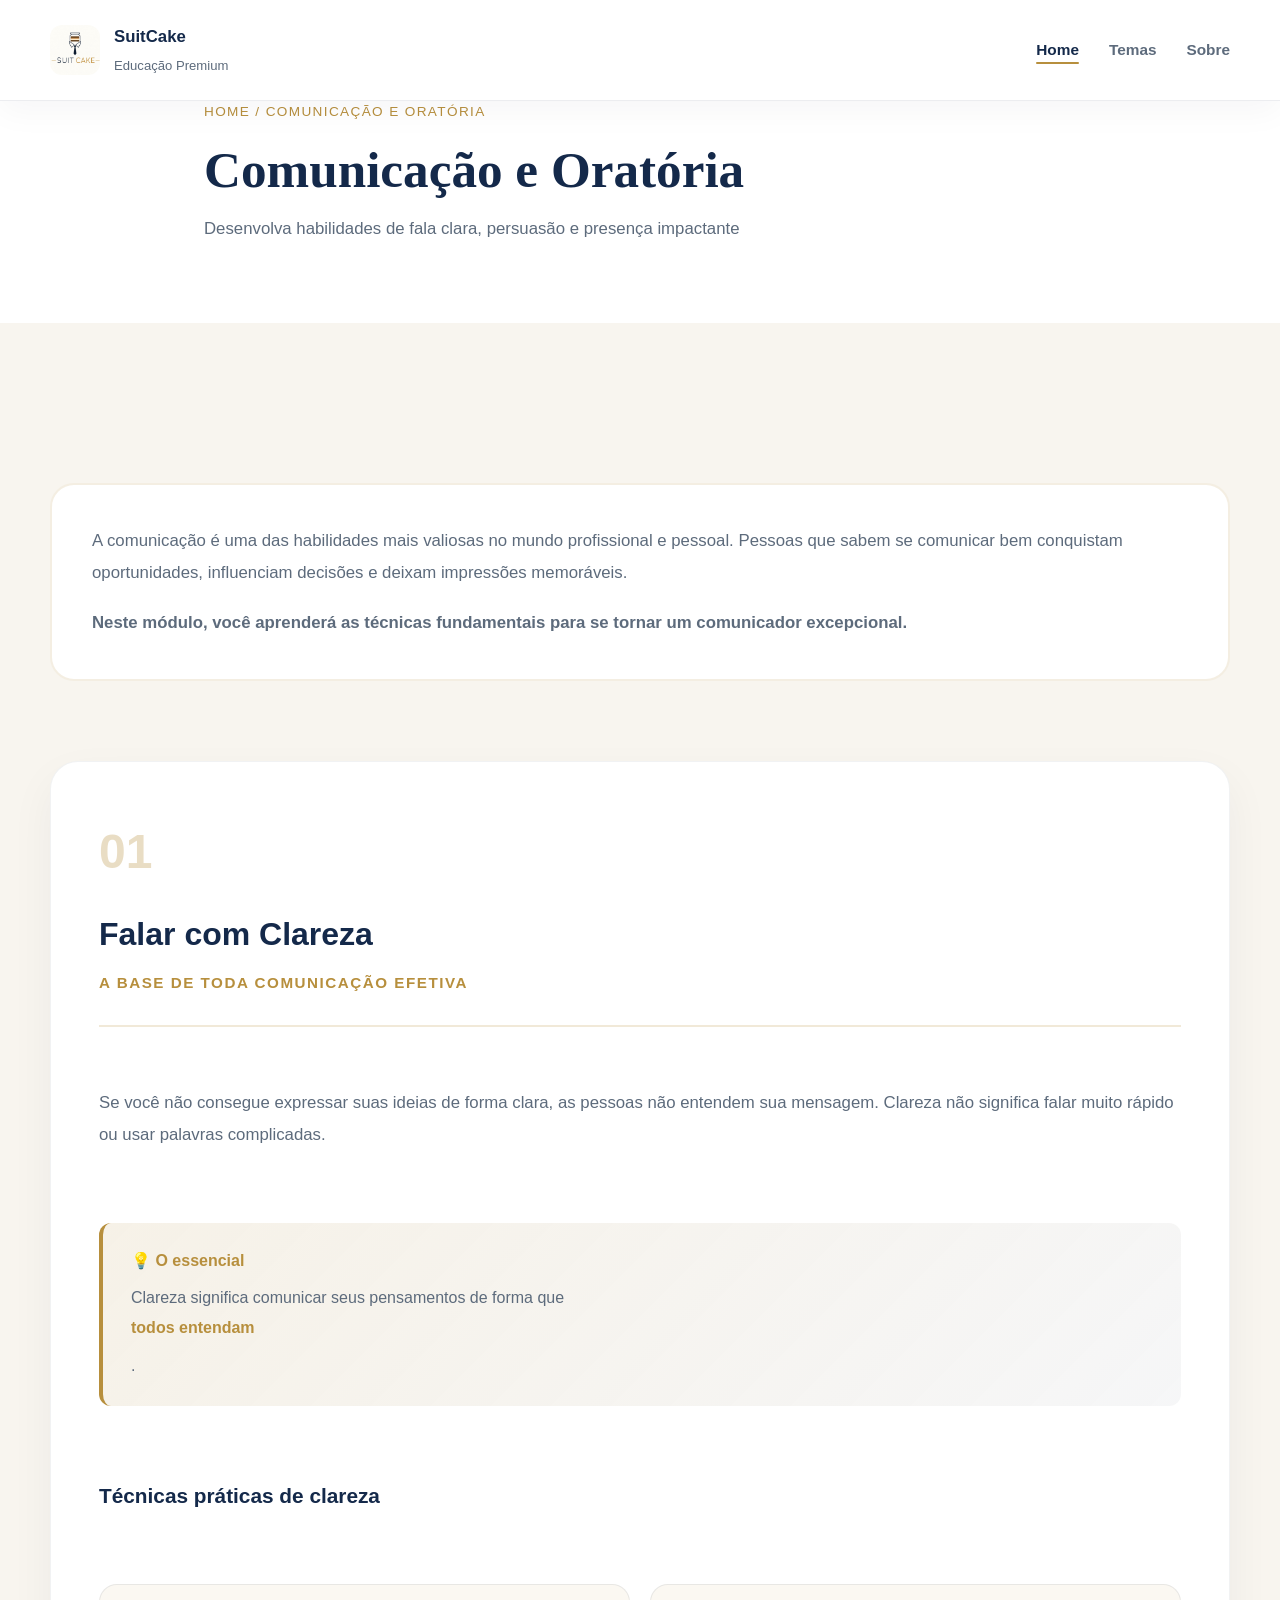
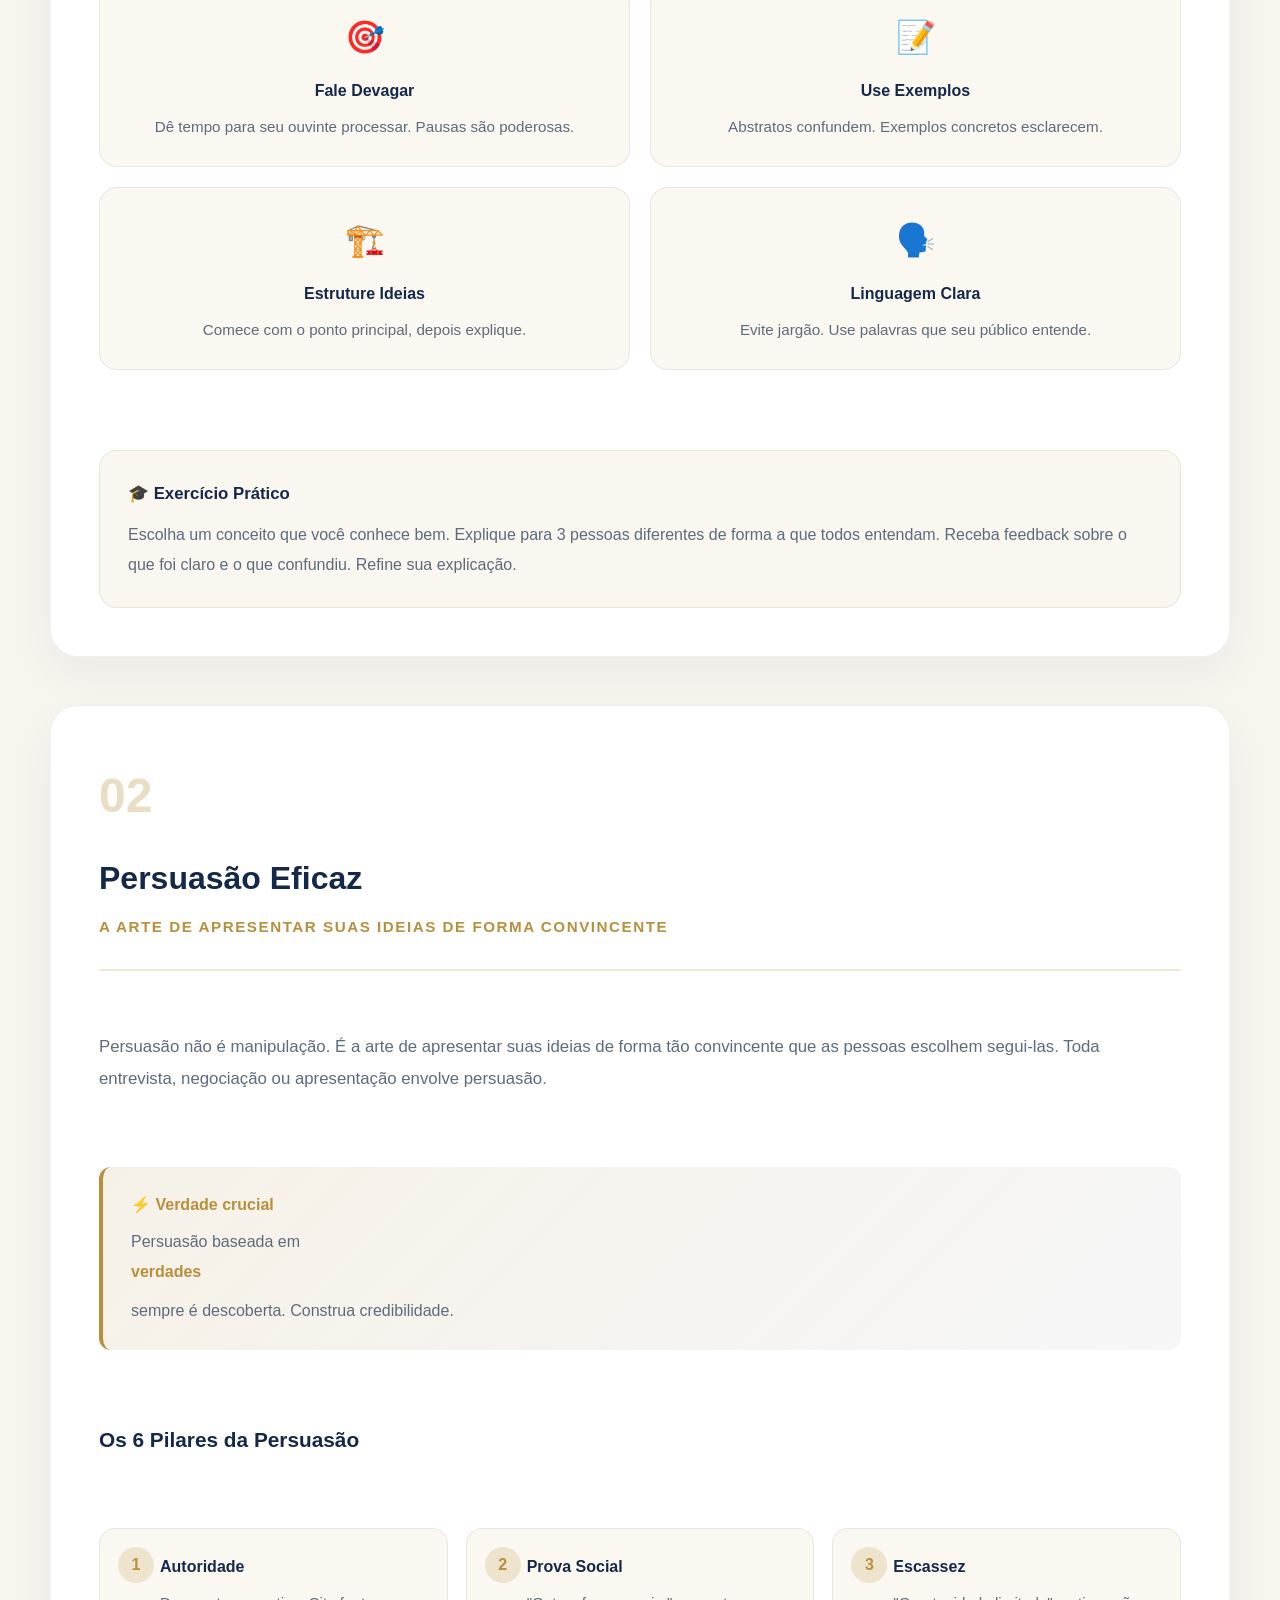
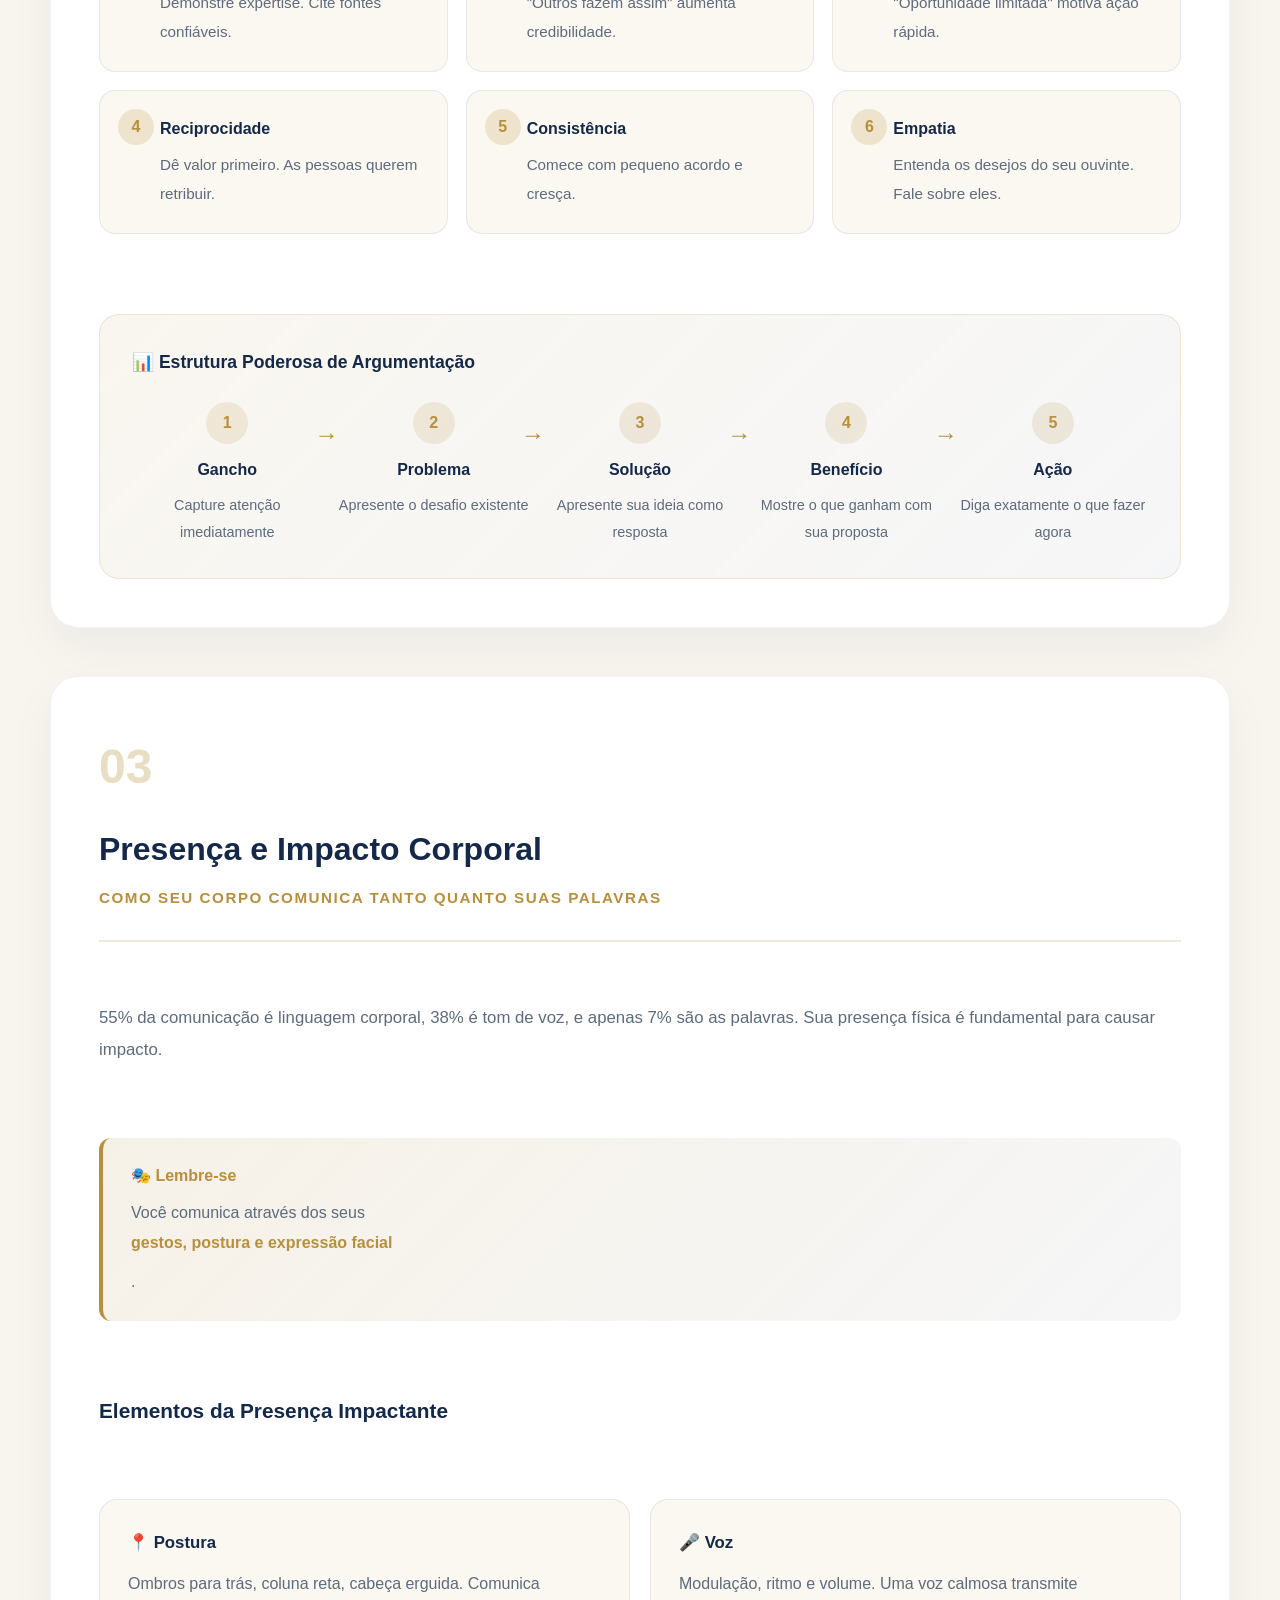
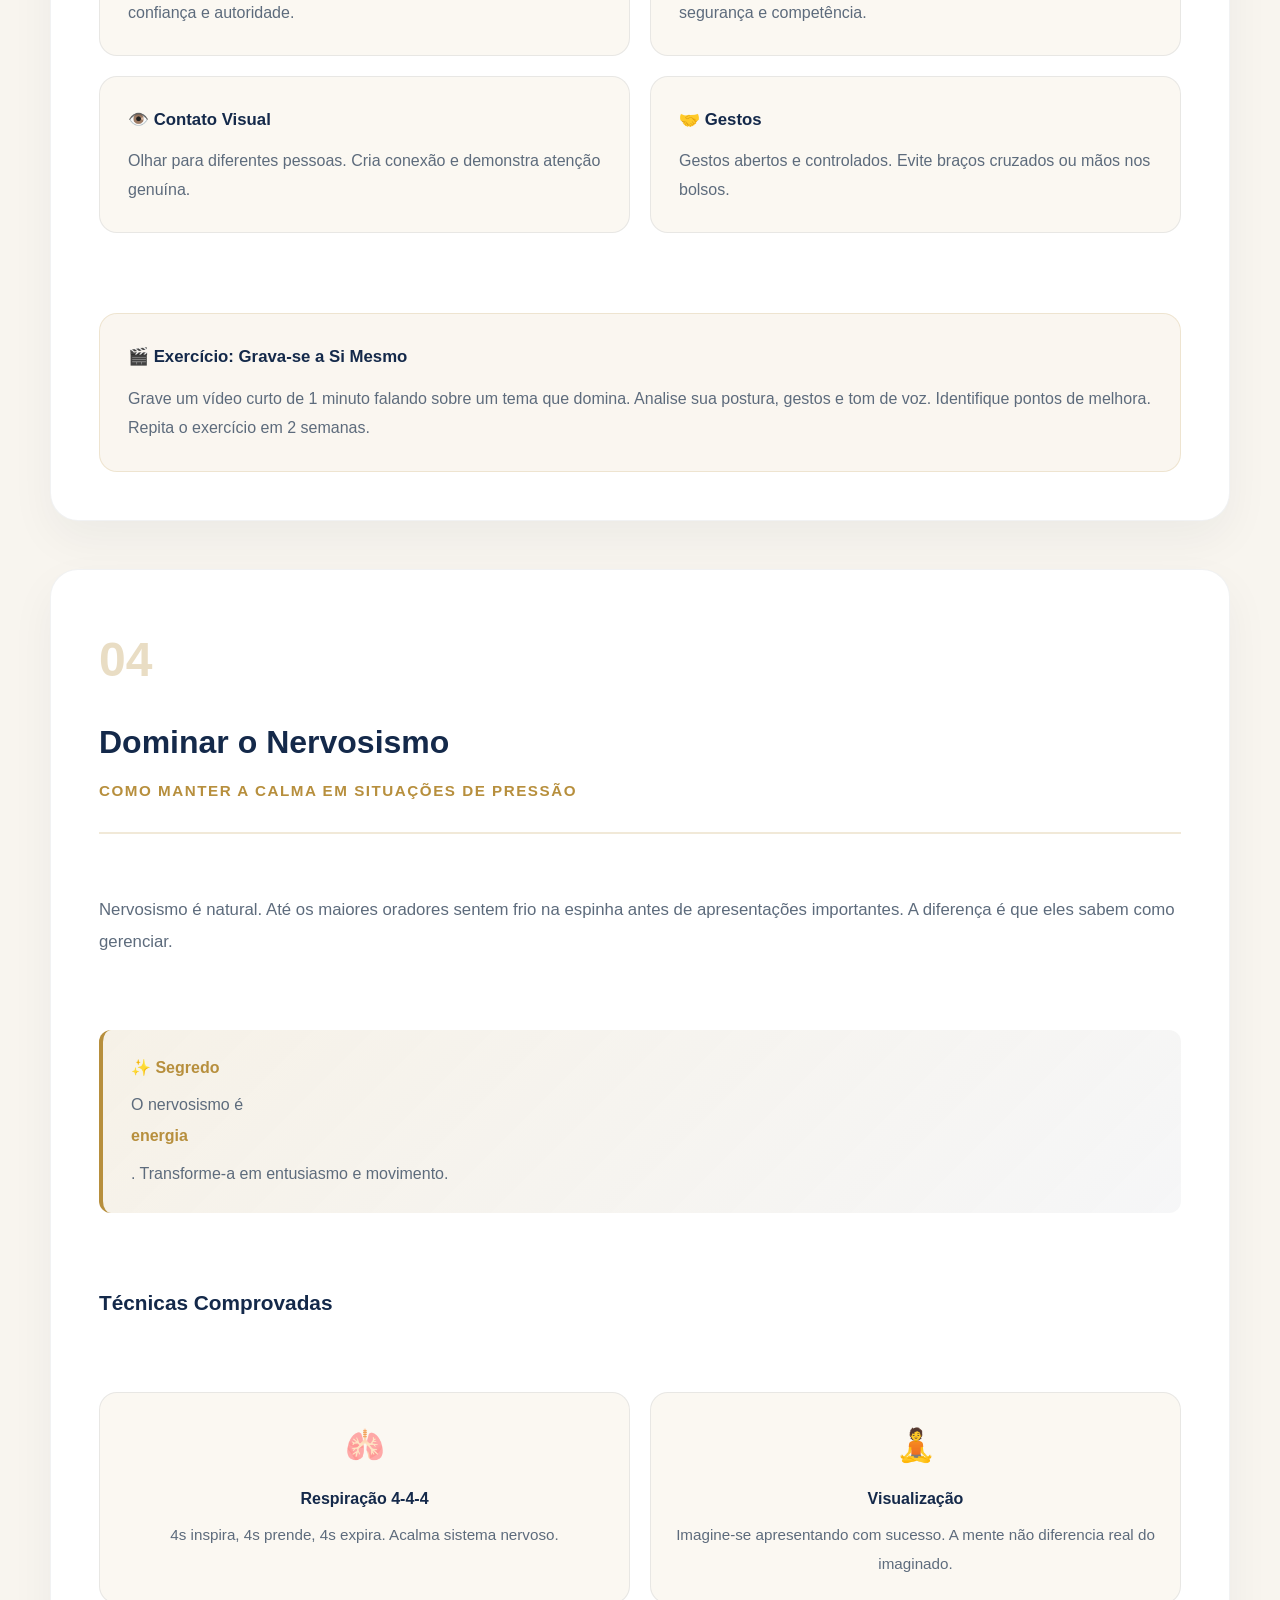
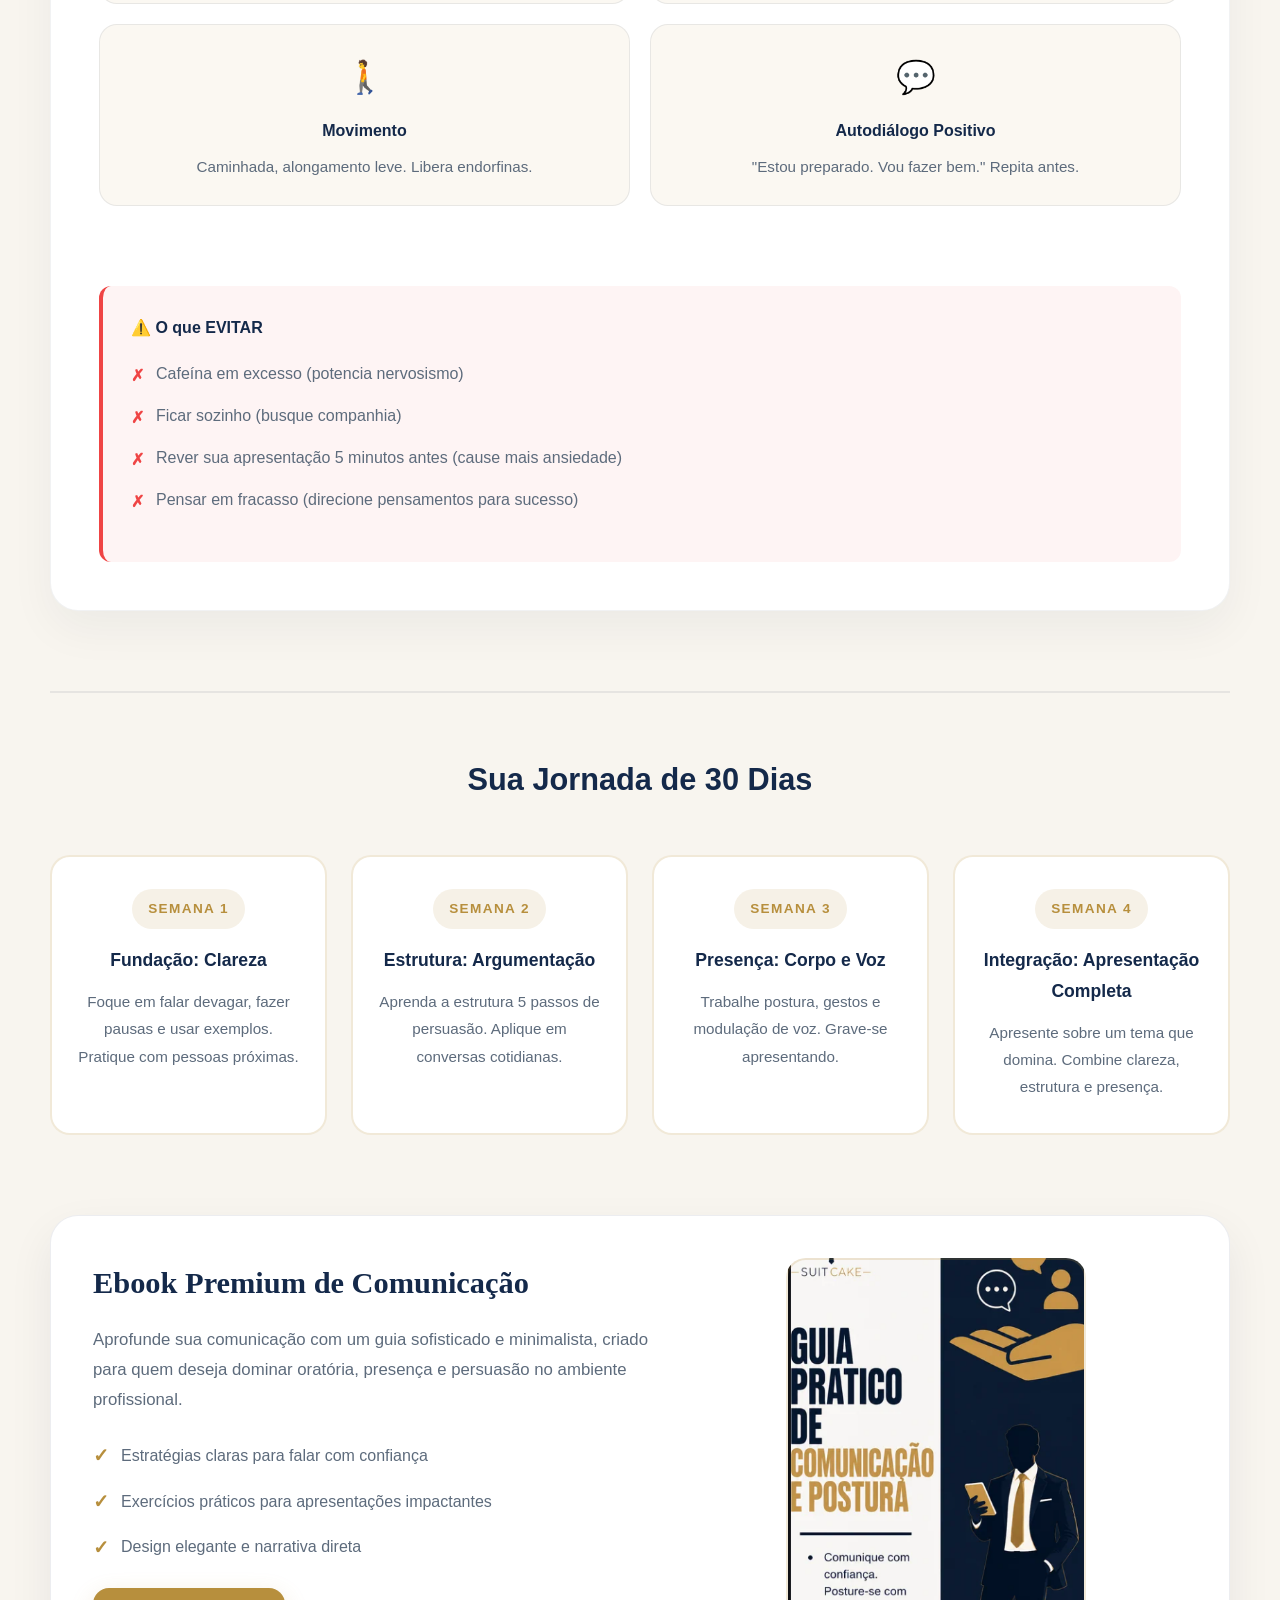
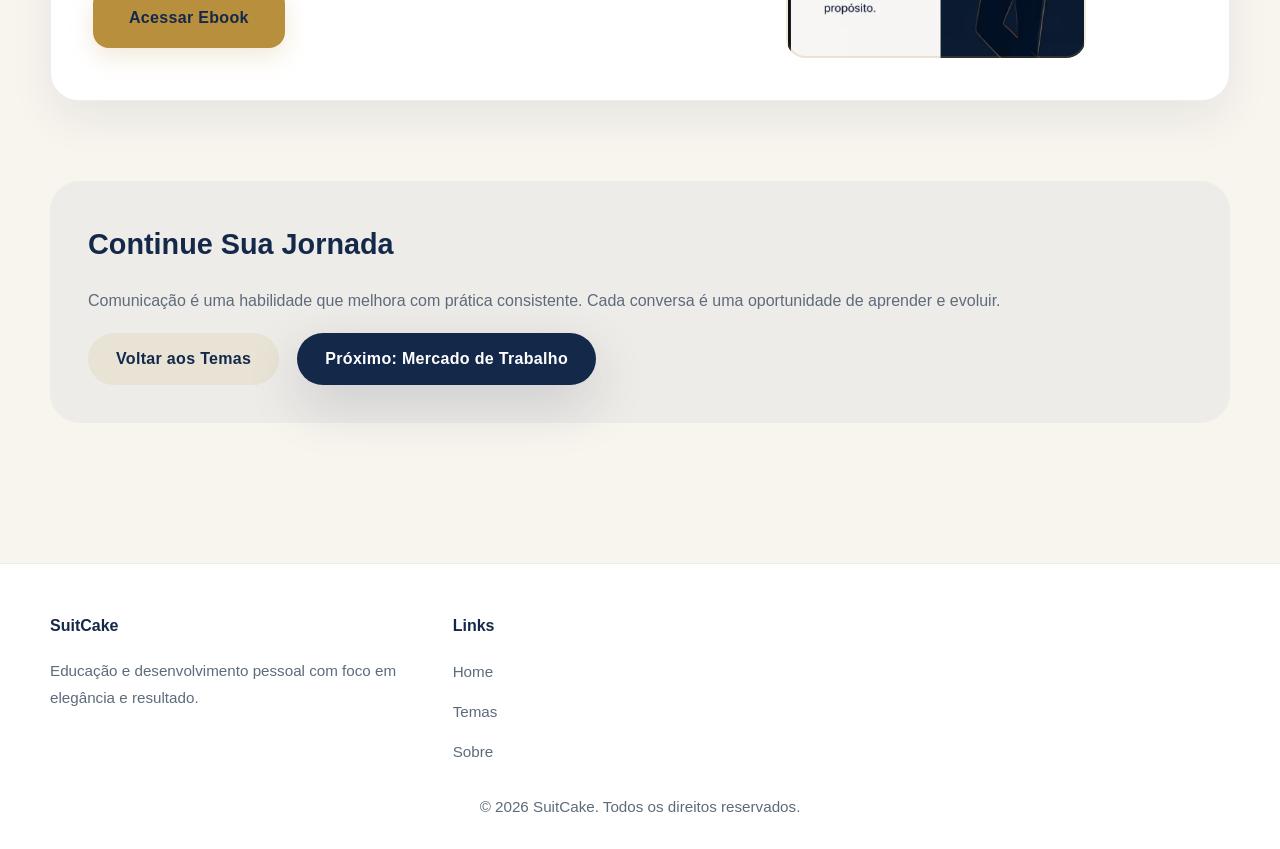
==== commit f9607fef: "Add files via upload" ====
--- a/comunicacao.html
+++ b/comunicacao.html
@@ -329,11 +329,6 @@
                         <li><a href="index.html#sobre">Sobre</a></li>
                     </ul>
                 </div>
-                <div class="footer-section">
-                    <h4>Contato</h4>
-                    <p>Email: contato@suitcake.com</p>
-                    <p>Telefone: (11) 1234-5678</p>
-                </div>
             </div>
             <div class="footer-bottom">
                 <p>&copy; 2026 SuitCake. Todos os direitos reservados.</p>
